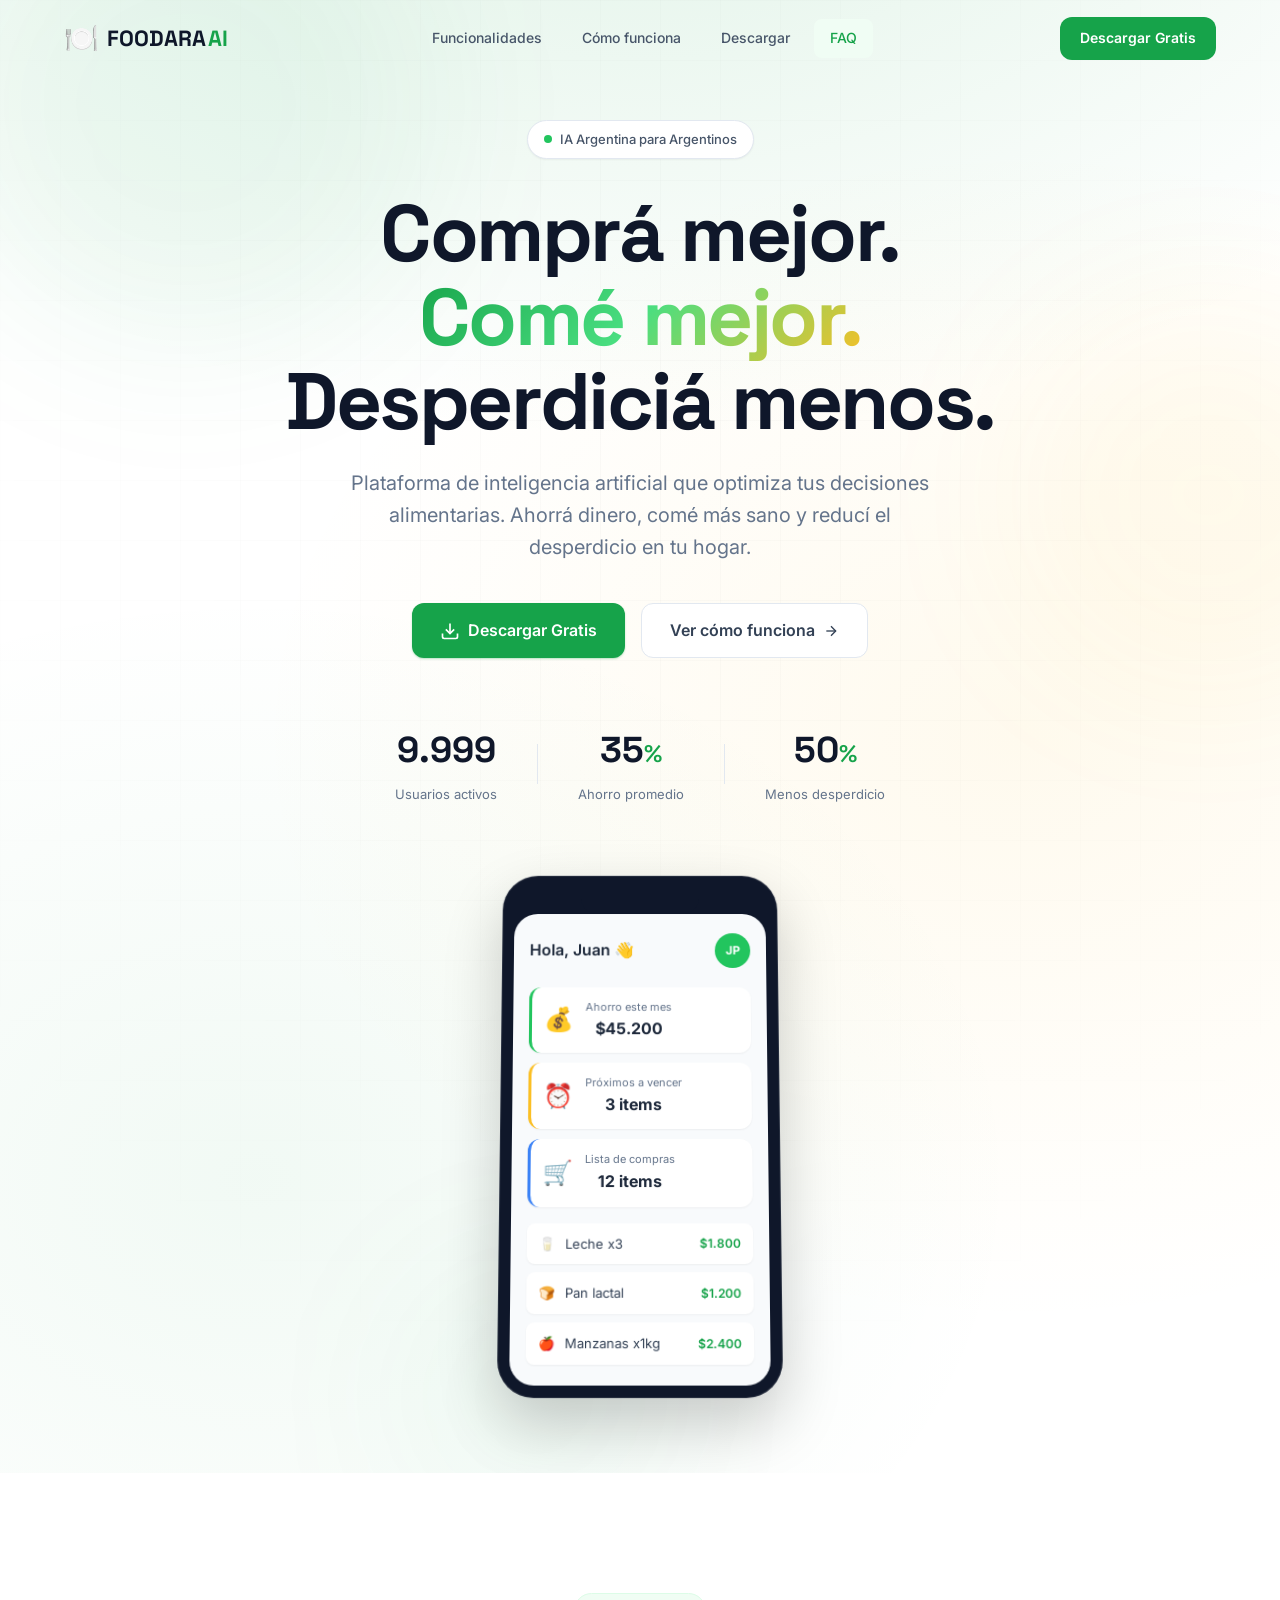
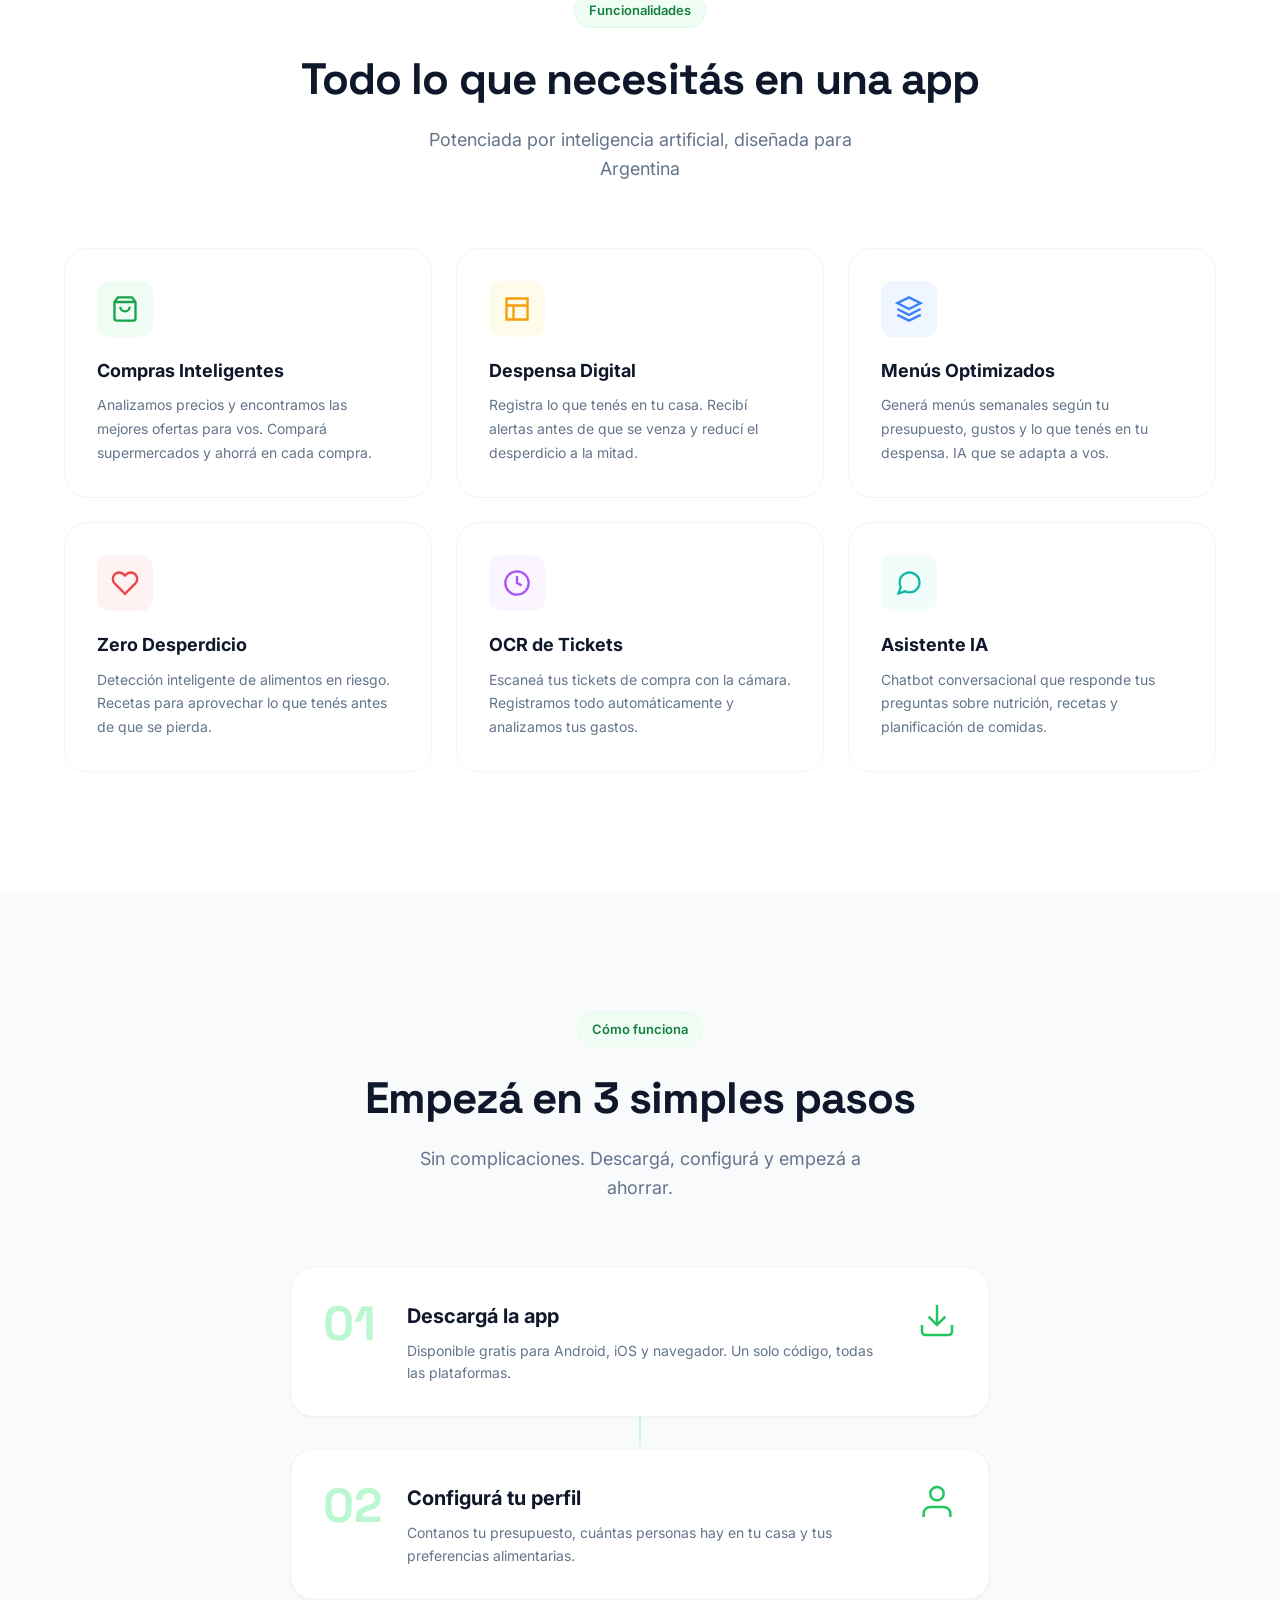
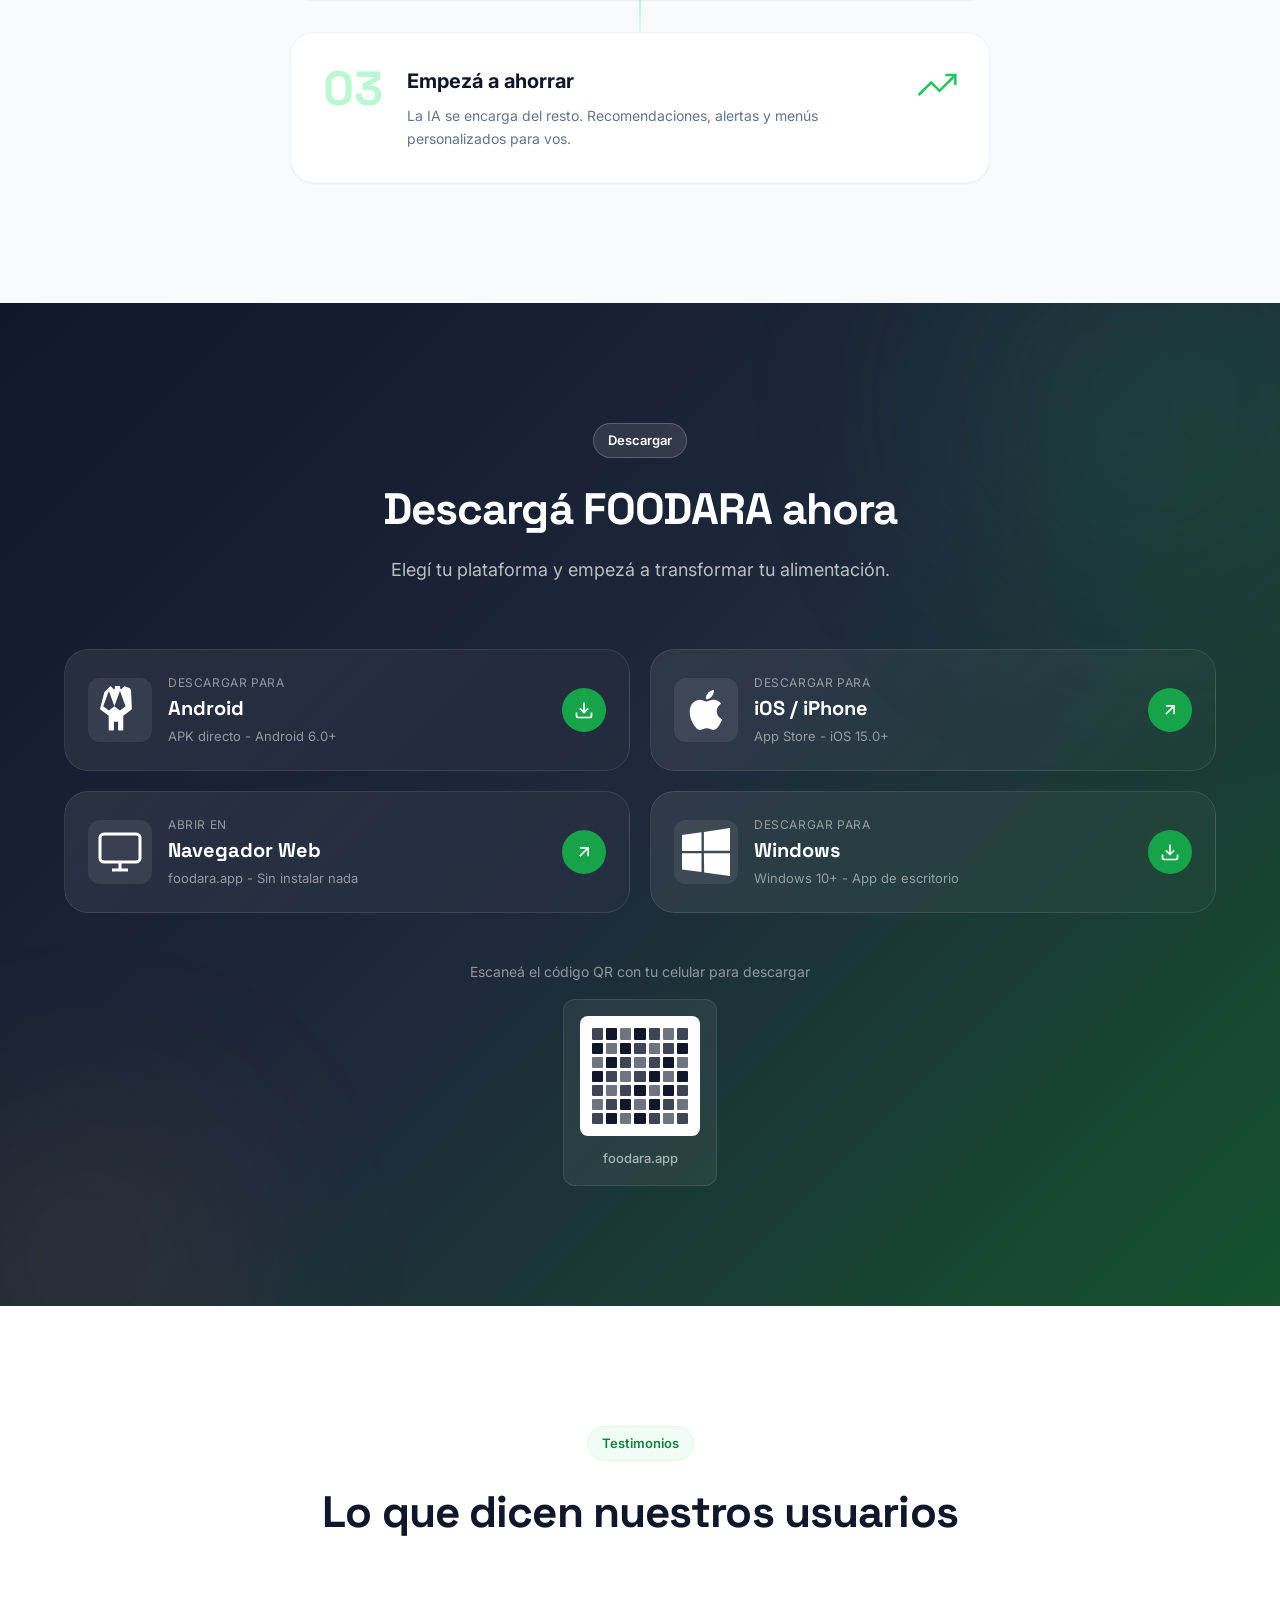
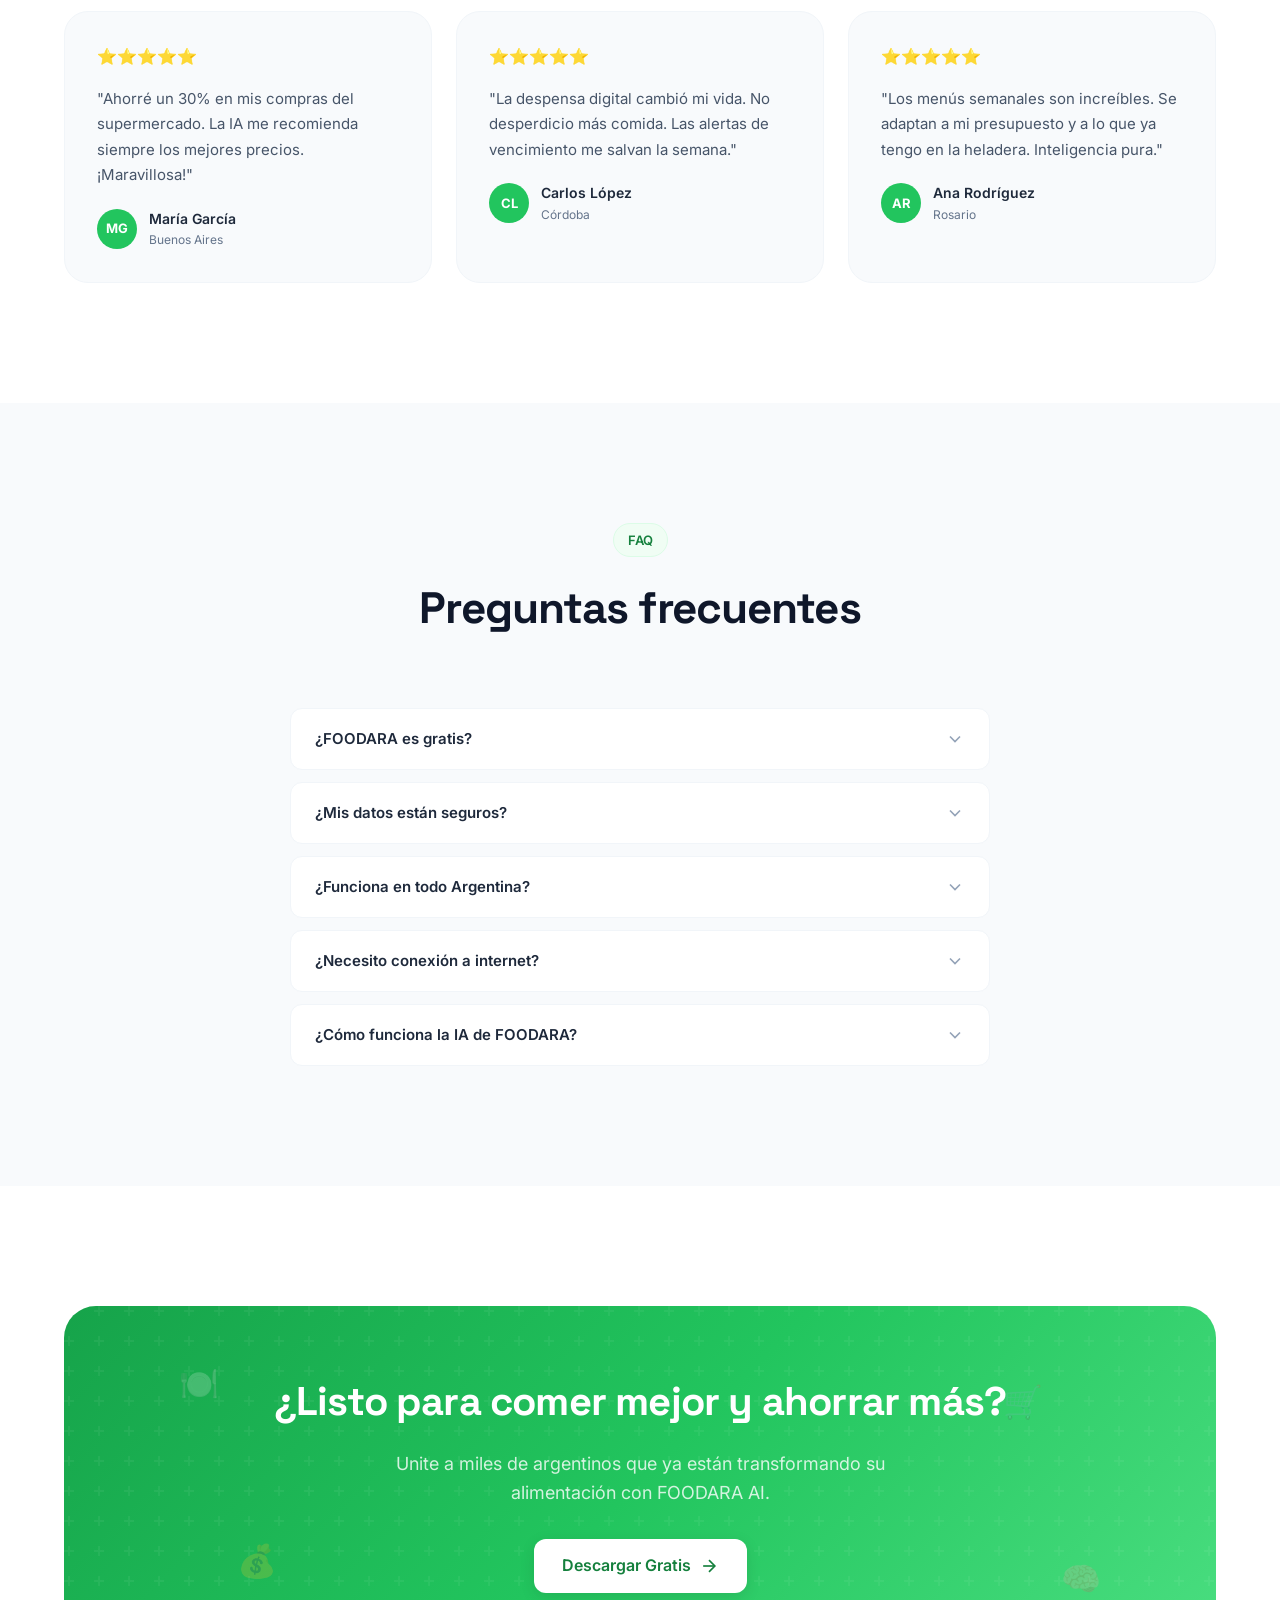
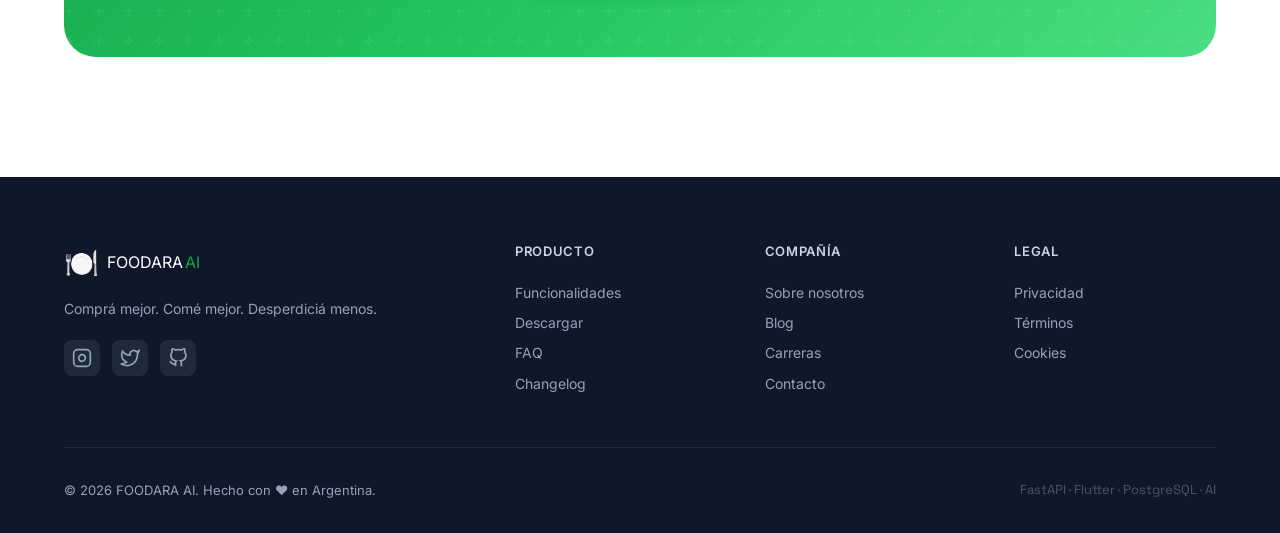
==== website/index.html @ 1a51c366 "feat: add landing page with download links (Android, iOS, Web, Windows) - Landing page completa con " ====
<!DOCTYPE html>
<html lang="es">
<head>
    <meta charset="UTF-8">
    <meta name="viewport" content="width=device-width, initial-scale=1.0">
    <title>FOODARA AI - Comprá mejor. Comé mejor. Desperdiciá menos.</title>
    <meta name="description" content="Plataforma de inteligencia artificial para optimizar tus decisiones alimentarias. Ahorrá, comé mejor y reducí el desperdicio.">
    <link rel="preconnect" href="https://fonts.googleapis.com">
    <link rel="preconnect" href="https://fonts.gstatic.com" crossorigin>
    <link href="https://fonts.googleapis.com/css2?family=Inter:wght@300;400;500;600;700;800;900&family=Space+Grotesk:wght@400;500;600;700&display=swap" rel="stylesheet">
    <link rel="stylesheet" href="styles.css">
    <link rel="icon" type="image/svg+xml" href="data:image/svg+xml,<svg xmlns='http://www.w3.org/2000/svg' viewBox='0 0 100 100'><text y='.9em' font-size='90'>🍽️</text></svg>">
</head>
<body>
    <!-- Loader -->
    <div class="loader" id="loader">
        <div class="loader-content">
            <div class="loader-logo">🍽️</div>
            <div class="loader-bar"><div class="loader-progress"></div></div>
        </div>
    </div>

    <!-- Navigation -->
    <nav class="nav" id="nav">
        <div class="nav-container">
            <a href="#" class="nav-logo">
                <span class="nav-logo-icon">🍽️</span>
                <span class="nav-logo-text">FOODARA<span class="nav-logo-ai">AI</span></span>
            </a>
            <div class="nav-links" id="navLinks">
                <a href="#features" class="nav-link">Funcionalidades</a>
                <a href="#how-it-works" class="nav-link">Cómo funciona</a>
                <a href="#download" class="nav-link">Descargar</a>
                <a href="#faq" class="nav-link">FAQ</a>
            </div>
            <a href="#download" class="nav-cta">Descargar Gratis</a>
            <button class="nav-toggle" id="navToggle" aria-label="Menu">
                <span></span><span></span><span></span>
            </button>
        </div>
    </nav>

    <!-- Mobile Menu -->
    <div class="mobile-menu" id="mobileMenu">
        <a href="#features" class="mobile-link">Funcionalidades</a>
        <a href="#how-it-works" class="mobile-link">Cómo funciona</a>
        <a href="#download" class="mobile-link">Descargar</a>
        <a href="#faq" class="mobile-link">FAQ</a>
        <a href="#download" class="mobile-cta">Descargar Gratis</a>
    </div>

    <!-- Hero Section -->
    <section class="hero">
        <div class="hero-bg">
            <div class="hero-gradient"></div>
            <div class="hero-grid"></div>
            <div class="hero-orbs">
                <div class="orb orb-1"></div>
                <div class="orb orb-2"></div>
                <div class="orb orb-3"></div>
            </div>
        </div>
        <div class="hero-container">
            <div class="hero-badge" data-animate="fade-up">
                <span class="badge-dot"></span>
                IA Argentina para Argentinos
            </div>
            <h1 class="hero-title" data-animate="fade-up" data-delay="100">
                Comprá mejor.<br>
                <span class="hero-gradient-text">Comé mejor.</span><br>
                Desperdiciá menos.
            </h1>
            <p class="hero-subtitle" data-animate="fade-up" data-delay="200">
                Plataforma de inteligencia artificial que optimiza tus decisiones alimentarias.
                Ahorrá dinero, comé más sano y reducí el desperdicio en tu hogar.
            </p>
            <div class="hero-actions" data-animate="fade-up" data-delay="300">
                <a href="#download" class="btn btn-primary btn-lg">
                    <svg width="20" height="20" viewBox="0 0 24 24" fill="none" stroke="currentColor" stroke-width="2"><path d="M21 15v4a2 2 0 01-2 2H5a2 2 0 01-2-2v-4"/><polyline points="7 10 12 15 17 10"/><line x1="12" y1="15" x2="12" y2="3"/></svg>
                    Descargar Gratis
                </a>
                <a href="#how-it-works" class="btn btn-ghost btn-lg">
                    Ver cómo funciona
                    <svg width="16" height="16" viewBox="0 0 24 24" fill="none" stroke="currentColor" stroke-width="2"><line x1="5" y1="12" x2="19" y2="12"/><polyline points="12 5 19 12 12 19"/></svg>
                </a>
            </div>
            <div class="hero-stats" data-animate="fade-up" data-delay="400">
                <div class="stat">
                    <span class="stat-number" data-count="10000">0</span>
                    <span class="stat-label">Usuarios activos</span>
                </div>
                <div class="stat-divider"></div>
                <div class="stat">
                    <span class="stat-number" data-count="35">0</span><span class="stat-suffix">%</span>
                    <span class="stat-label">Ahorro promedio</span>
                </div>
                <div class="stat-divider"></div>
                <div class="stat">
                    <span class="stat-number" data-count="50">0</span><span class="stat-suffix">%</span>
                    <span class="stat-label">Menos desperdicio</span>
                </div>
            </div>
            <div class="hero-mockup" data-animate="fade-up" data-delay="500">
                <div class="phone-mockup">
                    <div class="phone-frame">
                        <div class="phone-notch"></div>
                        <div class="phone-screen">
                            <div class="mockup-header">
                                <div class="mockup-greeting">Hola, Juan 👋</div>
                                <div class="mockup-avatar">JP</div>
                            </div>
                            <div class="mockup-cards">
                                <div class="mockup-card mockup-card-green">
                                    <div class="mockup-card-icon">💰</div>
                                    <div class="mockup-card-info">
                                        <span class="mockup-card-label">Ahorro este mes</span>
                                        <span class="mockup-card-value">$45.200</span>
                                    </div>
                                </div>
                                <div class="mockup-card mockup-card-amber">
                                    <div class="mockup-card-icon">⏰</div>
                                    <div class="mockup-card-info">
                                        <span class="mockup-card-label">Próximos a vencer</span>
                                        <span class="mockup-card-value">3 items</span>
                                    </div>
                                </div>
                                <div class="mockup-card mockup-card-blue">
                                    <div class="mockup-card-icon">🛒</div>
                                    <div class="mockup-card-info">
                                        <span class="mockup-card-label">Lista de compras</span>
                                        <span class="mockup-card-value">12 items</span>
                                    </div>
                                </div>
                            </div>
                            <div class="mockup-list">
                                <div class="mockup-list-item">
                                    <span>🥛</span><span>Leche x3</span><span class="mockup-price">$1.800</span>
                                </div>
                                <div class="mockup-list-item">
                                    <span>🍞</span><span>Pan lactal</span><span class="mockup-price">$1.200</span>
                                </div>
                                <div class="mockup-list-item">
                                    <span>🍎</span><span>Manzanas x1kg</span><span class="mockup-price">$2.400</span>
                                </div>
                            </div>
                        </div>
                    </div>
                </div>
            </div>
        </div>
    </section>

    <!-- Features Section -->
    <section class="features" id="features">
        <div class="container">
            <div class="section-header" data-animate="fade-up">
                <span class="section-badge">Funcionalidades</span>
                <h2 class="section-title">Todo lo que necesitás en una app</h2>
                <p class="section-subtitle">Potenciada por inteligencia artificial, diseñada para Argentina</p>
            </div>
            <div class="features-grid">
                <div class="feature-card" data-animate="fade-up" data-delay="0">
                    <div class="feature-icon feature-icon-green">
                        <svg width="28" height="28" viewBox="0 0 24 24" fill="none" stroke="currentColor" stroke-width="2"><path d="M6 2L3 6v14a2 2 0 002 2h14a2 2 0 002-2V6l-3-4z"/><line x1="3" y1="6" x2="21" y2="6"/><path d="M16 10a4 4 0 01-8 0"/></svg>
                    </div>
                    <h3 class="feature-title">Compras Inteligentes</h3>
                    <p class="feature-desc">Analizamos precios y encontramos las mejores ofertas para vos. Compará supermercados y ahorrá en cada compra.</p>
                </div>
                <div class="feature-card" data-animate="fade-up" data-delay="100">
                    <div class="feature-icon feature-icon-amber">
                        <svg width="28" height="28" viewBox="0 0 24 24" fill="none" stroke="currentColor" stroke-width="2"><path d="M3 3h18v18H3z"/><path d="M3 9h18"/><path d="M9 21V9"/></svg>
                    </div>
                    <h3 class="feature-title">Despensa Digital</h3>
                    <p class="feature-desc">Registra lo que tenés en tu casa. Recibí alertas antes de que se venza y reducí el desperdicio a la mitad.</p>
                </div>
                <div class="feature-card" data-animate="fade-up" data-delay="200">
                    <div class="feature-icon feature-icon-blue">
                        <svg width="28" height="28" viewBox="0 0 24 24" fill="none" stroke="currentColor" stroke-width="2"><path d="M12 2L2 7l10 5 10-5-10-5z"/><path d="M2 17l10 5 10-5"/><path d="M2 12l10 5 10-5"/></svg>
                    </div>
                    <h3 class="feature-title">Menús Optimizados</h3>
                    <p class="feature-desc">Generá menús semanales según tu presupuesto, gustos y lo que tenés en tu despensa. IA que se adapta a vos.</p>
                </div>
                <div class="feature-card" data-animate="fade-up" data-delay="300">
                    <div class="feature-icon feature-icon-red">
                        <svg width="28" height="28" viewBox="0 0 24 24" fill="none" stroke="currentColor" stroke-width="2"><path d="M20.84 4.61a5.5 5.5 0 00-7.78 0L12 5.67l-1.06-1.06a5.5 5.5 0 00-7.78 7.78l1.06 1.06L12 21.23l7.78-7.78 1.06-1.06a5.5 5.5 0 000-7.78z"/></svg>
                    </div>
                    <h3 class="feature-title">Zero Desperdicio</h3>
                    <p class="feature-desc">Detección inteligente de alimentos en riesgo. Recetas para aprovechar lo que tenés antes de que se pierda.</p>
                </div>
                <div class="feature-card" data-animate="fade-up" data-delay="400">
                    <div class="feature-icon feature-icon-purple">
                        <svg width="28" height="28" viewBox="0 0 24 24" fill="none" stroke="currentColor" stroke-width="2"><circle cx="12" cy="12" r="10"/><path d="M12 6v6l4 2"/></svg>
                    </div>
                    <h3 class="feature-title">OCR de Tickets</h3>
                    <p class="feature-desc">Escaneá tus tickets de compra con la cámara. Registramos todo automáticamente y analizamos tus gastos.</p>
                </div>
                <div class="feature-card" data-animate="fade-up" data-delay="500">
                    <div class="feature-icon feature-icon-teal">
                        <svg width="28" height="28" viewBox="0 0 24 24" fill="none" stroke="currentColor" stroke-width="2"><path d="M21 11.5a8.38 8.38 0 01-.9 3.8 8.5 8.5 0 01-7.6 4.7 8.38 8.38 0 01-3.8-.9L3 21l1.9-5.7a8.38 8.38 0 01-.9-3.8 8.5 8.5 0 014.7-7.6 8.38 8.38 0 013.8-.9h.5a8.48 8.48 0 018 8v.5z"/></svg>
                    </div>
                    <h3 class="feature-title">Asistente IA</h3>
                    <p class="feature-desc">Chatbot conversacional que responde tus preguntas sobre nutrición, recetas y planificación de comidas.</p>
                </div>
            </div>
        </div>
    </section>

    <!-- How It Works -->
    <section class="how-it-works" id="how-it-works">
        <div class="container">
            <div class="section-header" data-animate="fade-up">
                <span class="section-badge">Cómo funciona</span>
                <h2 class="section-title">Empezá en 3 simples pasos</h2>
                <p class="section-subtitle">Sin complicaciones. Descargá, configurá y empezá a ahorrar.</p>
            </div>
            <div class="steps">
                <div class="step" data-animate="fade-up" data-delay="0">
                    <div class="step-number">01</div>
                    <div class="step-content">
                        <h3 class="step-title">Descargá la app</h3>
                        <p class="step-desc">Disponible gratis para Android, iOS y navegador. Un solo código, todas las plataformas.</p>
                    </div>
                    <div class="step-icon">
                        <svg width="40" height="40" viewBox="0 0 24 24" fill="none" stroke="currentColor" stroke-width="1.5"><path d="M21 15v4a2 2 0 01-2 2H5a2 2 0 01-2-2v-4"/><polyline points="7 10 12 15 17 10"/><line x1="12" y1="15" x2="12" y2="3"/></svg>
                    </div>
                </div>
                <div class="step-connector"></div>
                <div class="step" data-animate="fade-up" data-delay="200">
                    <div class="step-number">02</div>
                    <div class="step-content">
                        <h3 class="step-title">Configurá tu perfil</h3>
                        <p class="step-desc">Contanos tu presupuesto, cuántas personas hay en tu casa y tus preferencias alimentarias.</p>
                    </div>
                    <div class="step-icon">
                        <svg width="40" height="40" viewBox="0 0 24 24" fill="none" stroke="currentColor" stroke-width="1.5"><path d="M20 21v-2a4 4 0 00-4-4H8a4 4 0 00-4 4v2"/><circle cx="12" cy="7" r="4"/></svg>
                    </div>
                </div>
                <div class="step-connector"></div>
                <div class="step" data-animate="fade-up" data-delay="400">
                    <div class="step-number">03</div>
                    <div class="step-content">
                        <h3 class="step-title">Empezá a ahorrar</h3>
                        <p class="step-desc">La IA se encarga del resto. Recomendaciones, alertas y menús personalizados para vos.</p>
                    </div>
                    <div class="step-icon">
                        <svg width="40" height="40" viewBox="0 0 24 24" fill="none" stroke="currentColor" stroke-width="1.5"><polyline points="23 6 13.5 15.5 8.5 10.5 1 18"/><polyline points="17 6 23 6 23 12"/></svg>
                    </div>
                </div>
            </div>
        </div>
    </section>

    <!-- Download Section -->
    <section class="download" id="download">
        <div class="download-bg">
            <div class="download-orb download-orb-1"></div>
            <div class="download-orb download-orb-2"></div>
        </div>
        <div class="container">
            <div class="section-header" data-animate="fade-up">
                <span class="section-badge section-badge-light">Descargar</span>
                <h2 class="section-title section-title-light">Descargá FOODARA ahora</h2>
                <p class="section-subtitle section-subtitle-light">Elegí tu plataforma y empezá a transformar tu alimentación.</p>
            </div>
            <div class="download-grid" data-animate="fade-up" data-delay="200">
                <!-- Android -->
                <a href="https://github.com/foodara/foodara-ai/releases/latest/download/foodara-android.apk" class="download-card" target="_blank" rel="noopener">
                    <div class="download-card-glow"></div>
                    <div class="download-card-content">
                        <div class="download-platform-icon">
                            <svg width="48" height="48" viewBox="0 0 24 24" fill="currentColor">
                                <path d="M17.523 2.237a.367.367 0 00-.023-.062 1.88 1.88 0 00-.553-1.058L14.538.21a.369.369 0 00-.522.002l-1.45 1.45a1.903 1.903 0 00-.486-.328V.369a.37.37 0 00-.37-.37H9.816a.37.37 0 00-.37.37v1.023a1.87 1.87 0 00-.49.332L7.504.212a.37.37 0 00-.524-.004l-2.41 2.41a1.88 1.88 0 00-.552 1.056.37.37 0 00-.022.061L2.07 11.254a.372.372 0 00.132.458l4.16 3.12v7.038a.37.37 0 00.37.37h1.85a.37.37 0 00.37-.37v-4.289a1.88 1.88 0 001.044.321 1.88 1.88 0 001.044-.321v4.289a.37.37 0 00.37.37h1.85a.37.37 0 00.37-.37v-7.038l4.16-3.12a.373.373 0 00.132-.458L17.523 2.237zM6.424 12.21l-2.81-2.11 2.81-7.552 2.81 7.552-2.81 2.11zm5.552 0l-2.81-2.11 2.81-7.552 2.81 7.552-2.81 2.11z"/>
                            </svg>
                        </div>
                        <div class="download-card-info">
                            <span class="download-label">Descargar para</span>
                            <span class="download-platform">Android</span>
                            <span class="download-desc">APK directo - Android 6.0+</span>
                        </div>
                        <div class="download-btn">
                            <svg width="20" height="20" viewBox="0 0 24 24" fill="none" stroke="currentColor" stroke-width="2"><path d="M21 15v4a2 2 0 01-2 2H5a2 2 0 01-2-2v-4"/><polyline points="7 10 12 15 17 10"/><line x1="12" y1="15" x2="12" y2="3"/></svg>
                        </div>
                    </div>
                </a>

                <!-- iOS -->
                <a href="https://apps.apple.com/app/foodara-ai/id000000000" class="download-card" target="_blank" rel="noopener">
                    <div class="download-card-glow"></div>
                    <div class="download-card-content">
                        <div class="download-platform-icon">
                            <svg width="48" height="48" viewBox="0 0 24 24" fill="currentColor">
                                <path d="M18.71 19.5c-.83 1.24-1.71 2.45-3.05 2.47-1.34.03-1.77-.79-3.29-.79-1.53 0-2 .77-3.27.82-1.31.05-2.3-1.32-3.14-2.53C4.25 17 2.94 12.45 4.7 9.39c.87-1.52 2.43-2.48 4.12-2.51 1.28-.02 2.5.87 3.29.87.78 0 2.26-1.07 3.8-.91.65.03 2.47.26 3.64 1.98-.09.06-2.17 1.28-2.15 3.81.03 3.02 2.65 4.03 2.68 4.04-.03.07-.42 1.44-1.38 2.83M13 3.5c.73-.83 1.94-1.46 2.94-1.5.13 1.17-.34 2.35-1.04 3.19-.69.85-1.83 1.51-2.95 1.42-.15-1.15.41-2.35 1.05-3.11z"/>
                            </svg>
                        </div>
                        <div class="download-card-info">
                            <span class="download-label">Descargar para</span>
                            <span class="download-platform">iOS / iPhone</span>
                            <span class="download-desc">App Store - iOS 15.0+</span>
                        </div>
                        <div class="download-btn">
                            <svg width="20" height="20" viewBox="0 0 24 24" fill="none" stroke="currentColor" stroke-width="2"><line x1="7" y1="17" x2="17" y2="7"/><polyline points="7 7 17 7 17 17"/></svg>
                        </div>
                    </div>
                </a>

                <!-- Web -->
                <a href="https://foodara.app" class="download-card" target="_blank" rel="noopener">
                    <div class="download-card-glow"></div>
                    <div class="download-card-content">
                        <div class="download-platform-icon">
                            <svg width="48" height="48" viewBox="0 0 24 24" fill="none" stroke="currentColor" stroke-width="1.5">
                                <rect x="2" y="3" width="20" height="14" rx="2" ry="2"/>
                                <line x1="8" y1="21" x2="16" y2="21"/>
                                <line x1="12" y1="17" x2="12" y2="21"/>
                            </svg>
                        </div>
                        <div class="download-card-info">
                            <span class="download-label">Abrir en</span>
                            <span class="download-platform">Navegador Web</span>
                            <span class="download-desc">foodara.app - Sin instalar nada</span>
                        </div>
                        <div class="download-btn">
                            <svg width="20" height="20" viewBox="0 0 24 24" fill="none" stroke="currentColor" stroke-width="2"><line x1="7" y1="17" x2="17" y2="7"/><polyline points="7 7 17 7 17 17"/></svg>
                        </div>
                    </div>
                </a>

                <!-- Windows -->
                <a href="https://github.com/foodara/foodara-ai/releases/latest/download/foodara-windows.exe" class="download-card" target="_blank" rel="noopener">
                    <div class="download-card-glow"></div>
                    <div class="download-card-content">
                        <div class="download-platform-icon">
                            <svg width="48" height="48" viewBox="0 0 24 24" fill="currentColor">
                                <path d="M0 3.449L9.75 2.1v9.451H0m10.949-9.602L24 0v11.4H10.949M0 12.6h9.75v9.451L0 20.699M10.949 12.6H24V24l-12.9-1.801"/>
                            </svg>
                        </div>
                        <div class="download-card-info">
                            <span class="download-label">Descargar para</span>
                            <span class="download-platform">Windows</span>
                            <span class="download-desc">Windows 10+ - App de escritorio</span>
                        </div>
                        <div class="download-btn">
                            <svg width="20" height="20" viewBox="0 0 24 24" fill="none" stroke="currentColor" stroke-width="2"><path d="M21 15v4a2 2 0 01-2 2H5a2 2 0 01-2-2v-4"/><polyline points="7 10 12 15 17 10"/><line x1="12" y1="15" x2="12" y2="3"/></svg>
                        </div>
                    </div>
                </a>
            </div>

            <!-- QR Code Section -->
            <div class="qr-section" data-animate="fade-up" data-delay="400">
                <p class="qr-text">Escaneá el código QR con tu celular para descargar</p>
                <div class="qr-placeholder">
                    <div class="qr-pattern">
                        <div class="qr-grid">
                            <span></span><span></span><span></span><span></span><span></span><span></span><span></span>
                            <span></span><span></span><span></span><span></span><span></span><span></span><span></span>
                            <span></span><span></span><span></span><span></span><span></span><span></span><span></span>
                            <span></span><span></span><span></span><span></span><span></span><span></span><span></span>
                            <span></span><span></span><span></span><span></span><span></span><span></span><span></span>
                            <span></span><span></span><span></span><span></span><span></span><span></span><span></span>
                            <span></span><span></span><span></span><span></span><span></span><span></span><span></span>
                        </div>
                    </div>
                    <span class="qr-label">foodara.app</span>
                </div>
            </div>
        </div>
    </section>

    <!-- Testimonials -->
    <section class="testimonials">
        <div class="container">
            <div class="section-header" data-animate="fade-up">
                <span class="section-badge">Testimonios</span>
                <h2 class="section-title">Lo que dicen nuestros usuarios</h2>
            </div>
            <div class="testimonials-grid" data-animate="fade-up" data-delay="200">
                <div class="testimonial-card">
                    <div class="testimonial-stars">⭐⭐⭐⭐⭐</div>
                    <p class="testimonial-text">"Ahorré un 30% en mis compras del supermercado. La IA me recomienda siempre los mejores precios. ¡Maravillosa!"</p>
                    <div class="testimonial-author">
                        <div class="testimonial-avatar">MG</div>
                        <div>
                            <span class="testimonial-name">María García</span>
                            <span class="testimonial-location">Buenos Aires</span>
                        </div>
                    </div>
                </div>
                <div class="testimonial-card">
                    <div class="testimonial-stars">⭐⭐⭐⭐⭐</div>
                    <p class="testimonial-text">"La despensa digital cambió mi vida. No desperdicio más comida. Las alertas de vencimiento me salvan la semana."</p>
                    <div class="testimonial-author">
                        <div class="testimonial-avatar">CL</div>
                        <div>
                            <span class="testimonial-name">Carlos López</span>
                            <span class="testimonial-location">Córdoba</span>
                        </div>
                    </div>
                </div>
                <div class="testimonial-card">
                    <div class="testimonial-stars">⭐⭐⭐⭐⭐</div>
                    <p class="testimonial-text">"Los menús semanales son increíbles. Se adaptan a mi presupuesto y a lo que ya tengo en la heladera. Inteligencia pura."</p>
                    <div class="testimonial-author">
                        <div class="testimonial-avatar">AR</div>
                        <div>
                            <span class="testimonial-name">Ana Rodríguez</span>
                            <span class="testimonial-location">Rosario</span>
                        </div>
                    </div>
                </div>
            </div>
        </div>
    </section>

    <!-- FAQ Section -->
    <section class="faq" id="faq">
        <div class="container">
            <div class="section-header" data-animate="fade-up">
                <span class="section-badge">FAQ</span>
                <h2 class="section-title">Preguntas frecuentes</h2>
            </div>
            <div class="faq-list" data-animate="fade-up" data-delay="200">
                <div class="faq-item">
                    <button class="faq-question">
                        <span>¿FOODARA es gratis?</span>
                        <svg class="faq-chevron" width="20" height="20" viewBox="0 0 24 24" fill="none" stroke="currentColor" stroke-width="2"><polyline points="6 9 12 15 18 9"/></svg>
                    </button>
                    <div class="faq-answer">
                        <p>Sí, FOODARA es completamente gratuito. Podés usar todas las funcionalidades básicas sin costo. En el futuro ofreceremos planes premium con funciones avanzadas, pero la app siempre será usable sin pagar.</p>
                    </div>
                </div>
                <div class="faq-item">
                    <button class="faq-question">
                        <span>¿Mis datos están seguros?</span>
                        <svg class="faq-chevron" width="20" height="20" viewBox="0 0 24 24" fill="none" stroke="currentColor" stroke-width="2"><polyline points="6 9 12 15 18 9"/></svg>
                    </button>
                    <div class="faq-answer">
                        <p>Absolutamente. Usamos cifrado de extremo a extremo, hashing Argon2 para contraseñas y tokens JWT de corta duración. Tus datos nunca se comparten con terceros y cumplimos con la normativa de protección de datos.</p>
                    </div>
                </div>
                <div class="faq-item">
                    <button class="faq-question">
                        <span>¿Funciona en todo Argentina?</span>
                        <svg class="faq-chevron" width="20" height="20" viewBox="0 0 24 24" fill="none" stroke="currentColor" stroke-width="2"><polyline points="6 9 12 15 18 9"/></svg>
                    </button>
                    <div class="faq-answer">
                        <p>Sí, FOODARA está diseñada para funcionar en todo el país. Nuestra base de datos de productos incluye supermercados y almacenes de todas las provincias. Los precios se actualizan periódicamente.</p>
                    </div>
                </div>
                <div class="faq-item">
                    <button class="faq-question">
                        <span>¿Necesito conexión a internet?</span>
                        <svg class="faq-chevron" width="20" height="20" viewBox="0 0 24 24" fill="none" stroke="currentColor" stroke-width="2"><polyline points="6 9 12 15 18 9"/></svg>
                    </button>
                    <div class="faq-answer">
                        <p>La app requiere conexión para análisis de IA, comparación de precios y sincronización. Sin embargo, podés ver tu despensa y listas guardadas sin conexión. Sincronizamos cuando volvés a tener internet.</p>
                    </div>
                </div>
                <div class="faq-item">
                    <button class="faq-question">
                        <span>¿Cómo funciona la IA de FOODARA?</span>
                        <svg class="faq-chevron" width="20" height="20" viewBox="0 0 24 24" fill="none" stroke="currentColor" stroke-width="2"><polyline points="6 9 12 15 18 9"/></svg>
                    </button>
                    <div class="faq-answer">
                        <p>Usamos modelos de lenguaje avanzados (como Claude y GPT) para entender tus preferencias, analizar patrones de compra y generar recomendaciones personalizadas. La IA aprende de tus hábitos y mejora con el tiempo.</p>
                    </div>
                </div>
            </div>
        </div>
    </section>

    <!-- CTA Section -->
    <section class="cta">
        <div class="container">
            <div class="cta-card" data-animate="fade-up">
                <div class="cta-content">
                    <h2 class="cta-title">¿Listo para comer mejor y ahorrar más?</h2>
                    <p class="cta-desc">Unite a miles de argentinos que ya están transformando su alimentación con FOODARA AI.</p>
                    <a href="#download" class="btn btn-white btn-lg">
                        Descargar Gratis
                        <svg width="20" height="20" viewBox="0 0 24 24" fill="none" stroke="currentColor" stroke-width="2"><line x1="5" y1="12" x2="19" y2="12"/><polyline points="12 5 19 12 12 19"/></svg>
                    </a>
                </div>
                <div class="cta-emojis">
                    <span class="cta-emoji cta-emoji-1">🍽️</span>
                    <span class="cta-emoji cta-emoji-2">🛒</span>
                    <span class="cta-emoji cta-emoji-3">💰</span>
                    <span class="cta-emoji cta-emoji-4">🧠</span>
                </div>
            </div>
        </div>
    </section>

    <!-- Footer -->
    <footer class="footer">
        <div class="container">
            <div class="footer-grid">
                <div class="footer-brand">
                    <a href="#" class="footer-logo">
                        <span class="nav-logo-icon">🍽️</span>
                        <span class="nav-logo-text">FOODARA<span class="nav-logo-ai">AI</span></span>
                    </a>
                    <p class="footer-tagline">Comprá mejor. Comé mejor. Desperdiciá menos.</p>
                    <div class="footer-social">
                        <a href="#" class="social-link" aria-label="Instagram">
                            <svg width="20" height="20" viewBox="0 0 24 24" fill="none" stroke="currentColor" stroke-width="2"><rect x="2" y="2" width="20" height="20" rx="5" ry="5"/><path d="M16 11.37A4 4 0 1112.63 8 4 4 0 0116 11.37z"/><line x1="17.5" y1="6.5" x2="17.51" y2="6.5"/></svg>
                        </a>
                        <a href="#" class="social-link" aria-label="Twitter">
                            <svg width="20" height="20" viewBox="0 0 24 24" fill="none" stroke="currentColor" stroke-width="2"><path d="M23 3a10.9 10.9 0 01-3.14 1.53 4.48 4.48 0 00-7.86 3v1A10.66 10.66 0 013 4s-4 9 5 13a11.64 11.64 0 01-7 2c9 5 20 0 20-11.5a4.5 4.5 0 00-.08-.83A7.72 7.72 0 0023 3z"/></svg>
                        </a>
                        <a href="#" class="social-link" aria-label="GitHub">
                            <svg width="20" height="20" viewBox="0 0 24 24" fill="none" stroke="currentColor" stroke-width="2"><path d="M9 19c-5 1.5-5-2.5-7-3m14 6v-3.87a3.37 3.37 0 00-.94-2.61c3.14-.35 6.44-1.54 6.44-7A5.44 5.44 0 0020 4.77 5.07 5.07 0 0019.91 1S18.73.65 16 2.48a13.38 13.38 0 00-7 0C6.27.65 5.09 1 5.09 1A5.07 5.07 0 005 4.77a5.44 5.44 0 00-1.5 3.78c0 5.42 3.3 6.61 6.44 7A3.37 3.37 0 009 18.13V22"/></svg>
                        </a>
                    </div>
                </div>
                <div class="footer-links-group">
                    <h4 class="footer-heading">Producto</h4>
                    <a href="#features" class="footer-link">Funcionalidades</a>
                    <a href="#download" class="footer-link">Descargar</a>
                    <a href="#faq" class="footer-link">FAQ</a>
                    <a href="#" class="footer-link">Changelog</a>
                </div>
                <div class="footer-links-group">
                    <h4 class="footer-heading">Compañía</h4>
                    <a href="#" class="footer-link">Sobre nosotros</a>
                    <a href="#" class="footer-link">Blog</a>
                    <a href="#" class="footer-link">Carreras</a>
                    <a href="#" class="footer-link">Contacto</a>
                </div>
                <div class="footer-links-group">
                    <h4 class="footer-heading">Legal</h4>
                    <a href="#" class="footer-link">Privacidad</a>
                    <a href="#" class="footer-link">Términos</a>
                    <a href="#" class="footer-link">Cookies</a>
                </div>
            </div>
            <div class="footer-bottom">
                <p>© 2026 FOODARA AI. Hecho con ❤️ en Argentina.</p>
                <p class="footer-tech">FastAPI · Flutter · PostgreSQL · AI</p>
            </div>
        </div>
    </footer>

    <script src="script.js"></script>
</body>
</html>
---- website/styles.css ----
/* ========================================
   FOODARA AI - Landing Page Styles
   ======================================== */

/* Reset & Variables */
*, *::before, *::after {
    margin: 0;
    padding: 0;
    box-sizing: border-box;
}

:root {
    --green-50: #f0fdf4;
    --green-100: #dcfce7;
    --green-200: #bbf7d0;
    --green-300: #86efac;
    --green-400: #4ade80;
    --green-500: #22c55e;
    --green-600: #16a34a;
    --green-700: #15803d;
    --green-800: #166534;
    --green-900: #14532d;

    --amber-400: #fbbf24;
    --amber-500: #f59e0b;

    --slate-50: #f8fafc;
    --slate-100: #f1f5f9;
    --slate-200: #e2e8f0;
    --slate-300: #cbd5e1;
    --slate-400: #94a3b8;
    --slate-500: #64748b;
    --slate-600: #475569;
    --slate-700: #334155;
    --slate-800: #1e293b;
    --slate-900: #0f172a;
    --slate-950: #020617;

    --white: #ffffff;
    --black: #000000;

    --radius-sm: 8px;
    --radius-md: 12px;
    --radius-lg: 16px;
    --radius-xl: 24px;
    --radius-2xl: 32px;

    --shadow-sm: 0 1px 2px rgba(0,0,0,0.05);
    --shadow-md: 0 4px 6px -1px rgba(0,0,0,0.1);
    --shadow-lg: 0 10px 15px -3px rgba(0,0,0,0.1);
    --shadow-xl: 0 20px 25px -5px rgba(0,0,0,0.1);

    --font-sans: 'Inter', -apple-system, BlinkMacSystemFont, 'Segoe UI', sans-serif;
    --font-display: 'Space Grotesk', var(--font-sans);

    --ease-out: cubic-bezier(0.16, 1, 0.3, 1);
    --ease-spring: cubic-bezier(0.34, 1.56, 0.64, 1);
}

html {
    scroll-behavior: smooth;
    -webkit-font-smoothing: antialiased;
    -moz-osx-font-smoothing: grayscale;
}

body {
    font-family: var(--font-sans);
    color: var(--slate-800);
    background: var(--white);
    overflow-x: hidden;
    line-height: 1.6;
}

.container {
    max-width: 1200px;
    margin: 0 auto;
    padding: 0 24px;
}

/* ========================================
   Loader
   ======================================== */
.loader {
    position: fixed;
    inset: 0;
    z-index: 9999;
    background: var(--white);
    display: flex;
    align-items: center;
    justify-content: center;
    transition: opacity 0.5s var(--ease-out), visibility 0.5s;
}

.loader.hidden {
    opacity: 0;
    visibility: hidden;
    pointer-events: none;
}

.loader-content {
    text-align: center;
}

.loader-logo {
    font-size: 64px;
    animation: loaderPulse 1.5s ease-in-out infinite;
}

.loader-bar {
    width: 200px;
    height: 4px;
    background: var(--slate-200);
    border-radius: 2px;
    margin-top: 24px;
    overflow: hidden;
}

.loader-progress {
    width: 0%;
    height: 100%;
    background: linear-gradient(90deg, var(--green-500), var(--green-400));
    border-radius: 2px;
    animation: loaderProgress 1.5s var(--ease-out) forwards;
}

@keyframes loaderPulse {
    0%, 100% { transform: scale(1); }
    50% { transform: scale(1.1); }
}

@keyframes loaderProgress {
    to { width: 100%; }
}

/* ========================================
   Navigation
   ======================================== */
.nav {
    position: fixed;
    top: 0;
    left: 0;
    right: 0;
    z-index: 1000;
    padding: 16px 0;
    transition: all 0.3s var(--ease-out);
}

.nav.scrolled {
    background: rgba(255, 255, 255, 0.85);
    backdrop-filter: blur(20px) saturate(180%);
    -webkit-backdrop-filter: blur(20px) saturate(180%);
    border-bottom: 1px solid rgba(0, 0, 0, 0.06);
    padding: 12px 0;
}

.nav-container {
    max-width: 1200px;
    margin: 0 auto;
    padding: 0 24px;
    display: flex;
    align-items: center;
    justify-content: space-between;
}

.nav-logo {
    display: flex;
    align-items: center;
    gap: 8px;
    text-decoration: none;
    font-family: var(--font-display);
    font-size: 22px;
    font-weight: 700;
    color: var(--slate-900);
}

.nav-logo-icon {
    font-size: 28px;
}

.nav-logo-ai {
    color: var(--green-600);
    margin-left: 2px;
}

.nav-links {
    display: flex;
    gap: 8px;
}

.nav-link {
    padding: 8px 16px;
    text-decoration: none;
    color: var(--slate-600);
    font-size: 14px;
    font-weight: 500;
    border-radius: var(--radius-sm);
    transition: all 0.2s;
}

.nav-link:hover {
    color: var(--slate-900);
    background: var(--slate-50);
}

.nav-cta {
    padding: 10px 20px;
    text-decoration: none;
    color: var(--white);
    background: var(--green-600);
    font-size: 14px;
    font-weight: 600;
    border-radius: var(--radius-md);
    transition: all 0.2s;
}

.nav-cta:hover {
    background: var(--green-700);
    transform: translateY(-1px);
    box-shadow: 0 4px 12px rgba(22, 163, 74, 0.4);
}

.nav-toggle {
    display: none;
    flex-direction: column;
    gap: 5px;
    background: none;
    border: none;
    cursor: pointer;
    padding: 8px;
}

.nav-toggle span {
    width: 24px;
    height: 2px;
    background: var(--slate-700);
    border-radius: 2px;
    transition: all 0.3s;
}

/* Mobile Menu */
.mobile-menu {
    position: fixed;
    top: 0;
    left: 0;
    right: 0;
    bottom: 0;
    z-index: 999;
    background: rgba(255, 255, 255, 0.98);
    backdrop-filter: blur(20px);
    display: flex;
    flex-direction: column;
    align-items: center;
    justify-content: center;
    gap: 8px;
    opacity: 0;
    visibility: hidden;
    transition: all 0.3s var(--ease-out);
}

.mobile-menu.active {
    opacity: 1;
    visibility: visible;
}

.mobile-link {
    padding: 16px 32px;
    text-decoration: none;
    color: var(--slate-700);
    font-size: 20px;
    font-weight: 500;
    border-radius: var(--radius-md);
    transition: all 0.2s;
}

.mobile-link:hover {
    background: var(--slate-50);
    color: var(--green-600);
}

.mobile-cta {
    margin-top: 16px;
    padding: 14px 32px;
    text-decoration: none;
    color: var(--white);
    background: var(--green-600);
    font-size: 16px;
    font-weight: 600;
    border-radius: var(--radius-md);
}

/* ========================================
   Hero Section
   ======================================== */
.hero {
    position: relative;
    min-height: 100vh;
    display: flex;
    align-items: center;
    padding: 120px 0 80px;
    overflow: hidden;
}

.hero-bg {
    position: absolute;
    inset: 0;
    z-index: 0;
}

.hero-gradient {
    position: absolute;
    inset: 0;
    background:
        radial-gradient(ellipse 80% 50% at 50% -20%, rgba(22, 163, 74, 0.15), transparent),
        radial-gradient(ellipse 60% 40% at 80% 50%, rgba(251, 191, 36, 0.08), transparent),
        radial-gradient(ellipse 60% 40% at 20% 80%, rgba(22, 163, 74, 0.06), transparent);
}

.hero-grid {
    position: absolute;
    inset: 0;
    background-image:
        linear-gradient(rgba(0,0,0,0.02) 1px, transparent 1px),
        linear-gradient(90deg, rgba(0,0,0,0.02) 1px, transparent 1px);
    background-size: 60px 60px;
    mask-image: radial-gradient(ellipse 70% 70% at 50% 30%, black, transparent);
    -webkit-mask-image: radial-gradient(ellipse 70% 70% at 50% 30%, black, transparent);
}

.hero-orbs {
    position: absolute;
    inset: 0;
}

.orb {
    position: absolute;
    border-radius: 50%;
    filter: blur(80px);
    opacity: 0.5;
}

.orb-1 {
    width: 500px;
    height: 500px;
    background: rgba(22, 163, 74, 0.12);
    top: -10%;
    left: -5%;
    animation: orbFloat 20s ease-in-out infinite;
}

.orb-2 {
    width: 400px;
    height: 400px;
    background: rgba(251, 191, 36, 0.1);
    top: 20%;
    right: -10%;
    animation: orbFloat 25s ease-in-out infinite reverse;
}

.orb-3 {
    width: 300px;
    height: 300px;
    background: rgba(22, 163, 74, 0.08);
    bottom: -5%;
    left: 30%;
    animation: orbFloat 18s ease-in-out infinite 5s;
}

@keyframes orbFloat {
    0%, 100% { transform: translate(0, 0) scale(1); }
    25% { transform: translate(30px, -30px) scale(1.05); }
    50% { transform: translate(-20px, 20px) scale(0.95); }
    75% { transform: translate(20px, 10px) scale(1.02); }
}

.hero-container {
    position: relative;
    z-index: 1;
    max-width: 1200px;
    margin: 0 auto;
    padding: 0 24px;
    text-align: center;
}

.hero-badge {
    display: inline-flex;
    align-items: center;
    gap: 8px;
    padding: 8px 16px;
    background: var(--white);
    border: 1px solid var(--slate-200);
    border-radius: 100px;
    font-size: 13px;
    font-weight: 500;
    color: var(--slate-600);
    margin-bottom: 32px;
    box-shadow: var(--shadow-sm);
}

.badge-dot {
    width: 8px;
    height: 8px;
    background: var(--green-500);
    border-radius: 50%;
    animation: pulse 2s ease-in-out infinite;
}

@keyframes pulse {
    0%, 100% { opacity: 1; transform: scale(1); }
    50% { opacity: 0.5; transform: scale(1.5); }
}

.hero-title {
    font-family: var(--font-display);
    font-size: clamp(40px, 7vw, 80px);
    font-weight: 800;
    line-height: 1.05;
    letter-spacing: -0.03em;
    color: var(--slate-900);
    margin-bottom: 24px;
}

.hero-gradient-text {
    background: linear-gradient(135deg, var(--green-600) 0%, var(--green-400) 50%, var(--amber-400) 100%);
    -webkit-background-clip: text;
    -webkit-text-fill-color: transparent;
    background-clip: text;
}

.hero-subtitle {
    font-size: clamp(16px, 2vw, 20px);
    line-height: 1.6;
    color: var(--slate-500);
    max-width: 600px;
    margin: 0 auto 40px;
}

.hero-actions {
    display: flex;
    gap: 16px;
    justify-content: center;
    flex-wrap: wrap;
    margin-bottom: 64px;
}

/* Buttons */
.btn {
    display: inline-flex;
    align-items: center;
    gap: 8px;
    text-decoration: none;
    font-weight: 600;
    border-radius: var(--radius-md);
    transition: all 0.25s var(--ease-out);
    cursor: pointer;
    border: none;
    font-family: var(--font-sans);
}

.btn-lg {
    padding: 14px 28px;
    font-size: 16px;
}

.btn-primary {
    background: var(--green-600);
    color: var(--white);
    box-shadow: 0 1px 2px rgba(22, 163, 74, 0.3);
}

.btn-primary:hover {
    background: var(--green-700);
    transform: translateY(-2px);
    box-shadow: 0 8px 25px rgba(22, 163, 74, 0.35);
}

.btn-ghost {
    background: var(--white);
    color: var(--slate-700);
    border: 1px solid var(--slate-200);
}

.btn-ghost:hover {
    background: var(--slate-50);
    border-color: var(--slate-300);
    transform: translateY(-1px);
}

.btn-white {
    background: var(--white);
    color: var(--green-700);
    box-shadow: 0 4px 15px rgba(0,0,0,0.1);
}

.btn-white:hover {
    transform: translateY(-2px);
    box-shadow: 0 8px 25px rgba(0,0,0,0.15);
}

/* Hero Stats */
.hero-stats {
    display: flex;
    align-items: center;
    justify-content: center;
    gap: 40px;
    margin-bottom: 64px;
}

.stat {
    text-align: center;
}

.stat-number {
    font-family: var(--font-display);
    font-size: 36px;
    font-weight: 700;
    color: var(--slate-900);
}

.stat-suffix {
    font-family: var(--font-display);
    font-size: 24px;
    font-weight: 600;
    color: var(--green-600);
}

.stat-label {
    display: block;
    font-size: 13px;
    color: var(--slate-500);
    margin-top: 4px;
}

.stat-divider {
    width: 1px;
    height: 40px;
    background: var(--slate-200);
}

/* Phone Mockup */
.hero-mockup {
    display: flex;
    justify-content: center;
}

.phone-mockup {
    perspective: 1000px;
}

.phone-frame {
    width: 280px;
    background: var(--slate-900);
    border-radius: 36px;
    padding: 12px;
    box-shadow:
        0 25px 60px rgba(0,0,0,0.2),
        0 0 0 1px rgba(255,255,255,0.1) inset;
    transform: rotateX(5deg);
    transition: transform 0.5s var(--ease-out);
}

.phone-frame:hover {
    transform: rotateX(0deg) translateY(-5px);
}

.phone-notch {
    width: 120px;
    height: 28px;
    background: var(--slate-900);
    border-radius: 0 0 16px 16px;
    margin: 0 auto;
    position: relative;
    z-index: 2;
}

.phone-screen {
    background: var(--slate-50);
    border-radius: 24px;
    padding: 20px 16px;
    min-height: 420px;
}

.mockup-header {
    display: flex;
    justify-content: space-between;
    align-items: center;
    margin-bottom: 20px;
}

.mockup-greeting {
    font-size: 16px;
    font-weight: 600;
    color: var(--slate-800);
}

.mockup-avatar {
    width: 36px;
    height: 36px;
    background: var(--green-500);
    border-radius: 50%;
    display: flex;
    align-items: center;
    justify-content: center;
    color: white;
    font-size: 12px;
    font-weight: 700;
}

.mockup-cards {
    display: flex;
    flex-direction: column;
    gap: 10px;
    margin-bottom: 16px;
}

.mockup-card {
    display: flex;
    align-items: center;
    gap: 12px;
    padding: 12px;
    border-radius: var(--radius-md);
    background: var(--white);
    box-shadow: var(--shadow-sm);
}

.mockup-card-green { border-left: 3px solid var(--green-500); }
.mockup-card-amber { border-left: 3px solid var(--amber-400); }
.mockup-card-blue { border-left: 3px solid #3b82f6; }

.mockup-card-icon {
    font-size: 24px;
}

.mockup-card-info {
    display: flex;
    flex-direction: column;
}

.mockup-card-label {
    font-size: 11px;
    color: var(--slate-500);
}

.mockup-card-value {
    font-size: 16px;
    font-weight: 700;
    color: var(--slate-800);
}

.mockup-list {
    display: flex;
    flex-direction: column;
    gap: 8px;
}

.mockup-list-item {
    display: flex;
    align-items: center;
    gap: 10px;
    padding: 10px 12px;
    background: var(--white);
    border-radius: var(--radius-sm);
    font-size: 13px;
    color: var(--slate-700);
    box-shadow: var(--shadow-sm);
}

.mockup-price {
    margin-left: auto;
    font-weight: 600;
    color: var(--green-600);
    font-size: 12px;
}

/* ========================================
   Features Section
   ======================================== */
.features {
    padding: 120px 0;
    background: var(--white);
}

.section-header {
    text-align: center;
    margin-bottom: 64px;
}

.section-badge {
    display: inline-block;
    padding: 6px 14px;
    background: var(--green-50);
    color: var(--green-700);
    font-size: 13px;
    font-weight: 600;
    border-radius: 100px;
    margin-bottom: 16px;
    border: 1px solid var(--green-100);
}

.section-badge-light {
    background: rgba(255,255,255,0.1);
    color: var(--white);
    border-color: rgba(255,255,255,0.2);
}

.section-title {
    font-family: var(--font-display);
    font-size: clamp(28px, 4vw, 44px);
    font-weight: 800;
    letter-spacing: -0.02em;
    color: var(--slate-900);
    margin-bottom: 12px;
}

.section-title-light {
    color: var(--white);
}

.section-subtitle {
    font-size: 18px;
    color: var(--slate-500);
    max-width: 500px;
    margin: 0 auto;
}

.section-subtitle-light {
    color: rgba(255,255,255,0.7);
}

.features-grid {
    display: grid;
    grid-template-columns: repeat(3, 1fr);
    gap: 24px;
}

.feature-card {
    padding: 32px;
    background: var(--white);
    border: 1px solid var(--slate-100);
    border-radius: var(--radius-xl);
    transition: all 0.3s var(--ease-out);
    position: relative;
    overflow: hidden;
}

.feature-card::before {
    content: '';
    position: absolute;
    inset: 0;
    border-radius: var(--radius-xl);
    padding: 1px;
    background: linear-gradient(135deg, transparent, rgba(22, 163, 74, 0.2), transparent);
    mask: linear-gradient(#fff 0 0) content-box, linear-gradient(#fff 0 0);
    -webkit-mask: linear-gradient(#fff 0 0) content-box, linear-gradient(#fff 0 0);
    mask-composite: exclude;
    -webkit-mask-composite: xor;
    opacity: 0;
    transition: opacity 0.3s;
}

.feature-card:hover {
    transform: translateY(-4px);
    box-shadow: var(--shadow-xl);
    border-color: transparent;
}

.feature-card:hover::before {
    opacity: 1;
}

.feature-icon {
    width: 56px;
    height: 56px;
    border-radius: var(--radius-md);
    display: flex;
    align-items: center;
    justify-content: center;
    margin-bottom: 20px;
}

.feature-icon-green { background: var(--green-50); color: var(--green-600); }
.feature-icon-amber { background: #fffbeb; color: var(--amber-500); }
.feature-icon-blue { background: #eff6ff; color: #3b82f6; }
.feature-icon-red { background: #fef2f2; color: #ef4444; }
.feature-icon-purple { background: #faf5ff; color: #a855f7; }
.feature-icon-teal { background: #f0fdfa; color: #14b8a6; }

.feature-title {
    font-size: 18px;
    font-weight: 700;
    color: var(--slate-900);
    margin-bottom: 8px;
}

.feature-desc {
    font-size: 14px;
    line-height: 1.7;
    color: var(--slate-500);
}

/* ========================================
   How It Works
   ======================================== */
.how-it-works {
    padding: 120px 0;
    background: var(--slate-50);
}

.steps {
    max-width: 700px;
    margin: 0 auto;
}

.step {
    display: flex;
    align-items: flex-start;
    gap: 24px;
    padding: 32px;
    background: var(--white);
    border-radius: var(--radius-xl);
    box-shadow: var(--shadow-sm);
    border: 1px solid var(--slate-100);
    transition: all 0.3s var(--ease-out);
}

.step:hover {
    box-shadow: var(--shadow-lg);
    transform: translateX(4px);
}

.step-number {
    font-family: var(--font-display);
    font-size: 48px;
    font-weight: 800;
    color: var(--green-200);
    line-height: 1;
    min-width: 60px;
}

.step-content {
    flex: 1;
}

.step-title {
    font-size: 20px;
    font-weight: 700;
    color: var(--slate-900);
    margin-bottom: 8px;
}

.step-desc {
    font-size: 14px;
    line-height: 1.6;
    color: var(--slate-500);
}

.step-icon {
    color: var(--green-500);
    flex-shrink: 0;
}

.step-connector {
    width: 2px;
    height: 32px;
    background: linear-gradient(to bottom, var(--green-200), var(--green-100));
    margin: 0 auto;
}

/* ========================================
   Download Section
   ======================================== */
.download {
    padding: 120px 0;
    background: linear-gradient(135deg, var(--slate-900) 0%, var(--slate-800) 50%, var(--green-900) 100%);
    position: relative;
    overflow: hidden;
}

.download-bg {
    position: absolute;
    inset: 0;
}

.download-orb {
    position: absolute;
    border-radius: 50%;
    filter: blur(100px);
}

.download-orb-1 {
    width: 400px;
    height: 400px;
    background: rgba(22, 163, 74, 0.15);
    top: -10%;
    right: -5%;
    animation: orbFloat 20s ease-in-out infinite;
}

.download-orb-2 {
    width: 300px;
    height: 300px;
    background: rgba(251, 191, 36, 0.08);
    bottom: -10%;
    left: -5%;
    animation: orbFloat 25s ease-in-out infinite reverse;
}

.download-grid {
    display: grid;
    grid-template-columns: repeat(2, 1fr);
    gap: 20px;
    position: relative;
    z-index: 1;
}

.download-card {
    position: relative;
    text-decoration: none;
    border-radius: var(--radius-xl);
    overflow: hidden;
    transition: all 0.3s var(--ease-out);
}

.download-card:hover {
    transform: translateY(-4px) scale(1.01);
}

.download-card-glow {
    position: absolute;
    inset: 0;
    background: linear-gradient(135deg, rgba(255,255,255,0.08), rgba(255,255,255,0.02));
    border: 1px solid rgba(255,255,255,0.1);
    border-radius: var(--radius-xl);
    transition: all 0.3s;
}

.download-card:hover .download-card-glow {
    border-color: rgba(255,255,255,0.2);
    background: linear-gradient(135deg, rgba(255,255,255,0.12), rgba(255,255,255,0.04));
}

.download-card-content {
    position: relative;
    display: flex;
    align-items: center;
    gap: 16px;
    padding: 24px;
}

.download-platform-icon {
    width: 64px;
    height: 64px;
    background: rgba(255,255,255,0.08);
    border-radius: var(--radius-md);
    display: flex;
    align-items: center;
    justify-content: center;
    color: var(--white);
    flex-shrink: 0;
}

.download-card-info {
    flex: 1;
    display: flex;
    flex-direction: column;
}

.download-label {
    font-size: 12px;
    color: rgba(255,255,255,0.5);
    text-transform: uppercase;
    letter-spacing: 0.05em;
}

.download-platform {
    font-family: var(--font-display);
    font-size: 20px;
    font-weight: 700;
    color: var(--white);
}

.download-desc {
    font-size: 13px;
    color: rgba(255,255,255,0.5);
    margin-top: 2px;
}

.download-btn {
    width: 44px;
    height: 44px;
    background: var(--green-600);
    border-radius: 50%;
    display: flex;
    align-items: center;
    justify-content: center;
    color: var(--white);
    flex-shrink: 0;
    transition: all 0.3s;
}

.download-card:hover .download-btn {
    background: var(--green-500);
    transform: scale(1.1);
}

/* QR Section */
.qr-section {
    text-align: center;
    margin-top: 48px;
    position: relative;
    z-index: 1;
}

.qr-text {
    color: rgba(255,255,255,0.5);
    font-size: 14px;
    margin-bottom: 16px;
}

.qr-placeholder {
    display: inline-flex;
    flex-direction: column;
    align-items: center;
    gap: 12px;
    padding: 16px;
    background: rgba(255,255,255,0.06);
    border-radius: var(--radius-md);
    border: 1px solid rgba(255,255,255,0.1);
}

.qr-pattern {
    width: 120px;
    height: 120px;
    background: white;
    border-radius: 8px;
    padding: 12px;
    display: flex;
    align-items: center;
    justify-content: center;
}

.qr-grid {
    display: grid;
    grid-template-columns: repeat(7, 1fr);
    gap: 3px;
    width: 100%;
    height: 100%;
}

.qr-grid span {
    background: var(--slate-900);
    border-radius: 1px;
}

.qr-grid span:nth-child(odd) { opacity: 0.8; }
.qr-grid span:nth-child(3n) { opacity: 0.6; }

.qr-label {
    color: rgba(255,255,255,0.6);
    font-size: 13px;
    font-weight: 500;
}

/* ========================================
   Testimonials
   ======================================== */
.testimonials {
    padding: 120px 0;
    background: var(--white);
}

.testimonials-grid {
    display: grid;
    grid-template-columns: repeat(3, 1fr);
    gap: 24px;
}

.testimonial-card {
    padding: 32px;
    background: var(--slate-50);
    border-radius: var(--radius-xl);
    border: 1px solid var(--slate-100);
    transition: all 0.3s var(--ease-out);
}

.testimonial-card:hover {
    transform: translateY(-4px);
    box-shadow: var(--shadow-lg);
}

.testimonial-stars {
    font-size: 16px;
    margin-bottom: 16px;
}

.testimonial-text {
    font-size: 15px;
    line-height: 1.7;
    color: var(--slate-600);
    margin-bottom: 20px;
}

.testimonial-author {
    display: flex;
    align-items: center;
    gap: 12px;
}

.testimonial-avatar {
    width: 40px;
    height: 40px;
    background: var(--green-500);
    border-radius: 50%;
    display: flex;
    align-items: center;
    justify-content: center;
    color: var(--white);
    font-size: 13px;
    font-weight: 700;
}

.testimonial-name {
    display: block;
    font-weight: 600;
    color: var(--slate-800);
    font-size: 14px;
}

.testimonial-location {
    display: block;
    font-size: 12px;
    color: var(--slate-500);
}

/* ========================================
   FAQ
   ======================================== */
.faq {
    padding: 120px 0;
    background: var(--slate-50);
}

.faq-list {
    max-width: 700px;
    margin: 0 auto;
    display: flex;
    flex-direction: column;
    gap: 12px;
}

.faq-item {
    background: var(--white);
    border-radius: var(--radius-md);
    border: 1px solid var(--slate-100);
    overflow: hidden;
    transition: all 0.3s;
}

.faq-item.active {
    border-color: var(--green-200);
    box-shadow: 0 4px 12px rgba(22, 163, 74, 0.08);
}

.faq-question {
    width: 100%;
    display: flex;
    align-items: center;
    justify-content: space-between;
    padding: 20px 24px;
    background: none;
    border: none;
    cursor: pointer;
    font-family: var(--font-sans);
    font-size: 15px;
    font-weight: 600;
    color: var(--slate-800);
    text-align: left;
}

.faq-chevron {
    transition: transform 0.3s;
    flex-shrink: 0;
    color: var(--slate-400);
}

.faq-item.active .faq-chevron {
    transform: rotate(180deg);
    color: var(--green-600);
}

.faq-answer {
    max-height: 0;
    overflow: hidden;
    transition: max-height 0.3s var(--ease-out);
}

.faq-item.active .faq-answer {
    max-height: 300px;
}

.faq-answer p {
    padding: 0 24px 20px;
    font-size: 14px;
    line-height: 1.7;
    color: var(--slate-500);
}

/* ========================================
   CTA
   ======================================== */
.cta {
    padding: 120px 0;
    background: var(--white);
}

.cta-card {
    background: linear-gradient(135deg, var(--green-600) 0%, var(--green-500) 50%, var(--green-400) 100%);
    border-radius: var(--radius-2xl);
    padding: 64px;
    text-align: center;
    position: relative;
    overflow: hidden;
}

.cta-card::before {
    content: '';
    position: absolute;
    inset: 0;
    background: url("data:image/svg+xml,%3Csvg width='60' height='60' viewBox='0 0 60 60' xmlns='http://www.w3.org/2000/svg'%3E%3Cg fill='none' fill-rule='evenodd'%3E%3Cg fill='%23ffffff' fill-opacity='0.05'%3E%3Cpath d='M36 34v-4h-2v4h-4v2h4v4h2v-4h4v-2h-4zm0-30V0h-2v4h-4v2h4v4h2V6h4V4h-4zM6 34v-4H4v4H0v2h4v4h2v-4h4v-2H6zM6 4V0H4v4H0v2h4v4h2V6h4V4H6z'/%3E%3C/g%3E%3C/g%3E%3C/svg%3E");
}

.cta-content {
    position: relative;
    z-index: 1;
}

.cta-title {
    font-family: var(--font-display);
    font-size: clamp(24px, 4vw, 40px);
    font-weight: 800;
    color: var(--white);
    margin-bottom: 16px;
    letter-spacing: -0.02em;
}

.cta-desc {
    font-size: 18px;
    color: rgba(255,255,255,0.8);
    margin-bottom: 32px;
    max-width: 500px;
    margin-left: auto;
    margin-right: auto;
}

.cta-emojis {
    position: absolute;
    inset: 0;
    z-index: 0;
    pointer-events: none;
}

.cta-emoji {
    position: absolute;
    font-size: 32px;
    opacity: 0.2;
}

.cta-emoji-1 { top: 15%; left: 10%; animation: emojiFloat 6s ease-in-out infinite; }
.cta-emoji-2 { top: 20%; right: 15%; animation: emojiFloat 8s ease-in-out infinite 1s; }
.cta-emoji-3 { bottom: 20%; left: 15%; animation: emojiFloat 7s ease-in-out infinite 2s; }
.cta-emoji-4 { bottom: 15%; right: 10%; animation: emojiFloat 5s ease-in-out infinite 3s; }

@keyframes emojiFloat {
    0%, 100% { transform: translateY(0) rotate(0deg); }
    50% { transform: translateY(-15px) rotate(10deg); }
}

/* ========================================
   Footer
   ======================================== */
.footer {
    padding: 64px 0 32px;
    background: var(--slate-900);
    color: var(--slate-400);
}

.footer-grid {
    display: grid;
    grid-template-columns: 2fr 1fr 1fr 1fr;
    gap: 48px;
    margin-bottom: 48px;
}

.footer-logo {
    display: flex;
    align-items: center;
    gap: 8px;
    text-decoration: none;
    margin-bottom: 12px;
}

.footer-logo .nav-logo-text {
    color: var(--white);
}

.footer-tagline {
    font-size: 14px;
    line-height: 1.6;
    color: var(--slate-400);
    margin-bottom: 20px;
}

.footer-social {
    display: flex;
    gap: 12px;
}

.social-link {
    width: 36px;
    height: 36px;
    display: flex;
    align-items: center;
    justify-content: center;
    border-radius: var(--radius-sm);
    background: var(--slate-800);
    color: var(--slate-400);
    text-decoration: none;
    transition: all 0.2s;
}

.social-link:hover {
    background: var(--green-600);
    color: var(--white);
}

.footer-heading {
    font-size: 13px;
    font-weight: 600;
    text-transform: uppercase;
    letter-spacing: 0.05em;
    color: var(--slate-300);
    margin-bottom: 16px;
}

.footer-link {
    display: block;
    font-size: 14px;
    color: var(--slate-400);
    text-decoration: none;
    padding: 4px 0;
    transition: color 0.2s;
}

.footer-link:hover {
    color: var(--green-400);
}

.footer-bottom {
    padding-top: 32px;
    border-top: 1px solid var(--slate-800);
    display: flex;
    justify-content: space-between;
    align-items: center;
    font-size: 13px;
}

.footer-tech {
    font-family: var(--font-display);
    color: var(--slate-600);
}

/* ========================================
   Animations
   ======================================== */
[data-animate] {
    opacity: 0;
    transform: translateY(30px);
    transition: opacity 0.6s var(--ease-out), transform 0.6s var(--ease-out);
}

[data-animate].visible {
    opacity: 1;
    transform: translateY(0);
}

/* ========================================
   Responsive
   ======================================== */
@media (max-width: 1024px) {
    .features-grid {
        grid-template-columns: repeat(2, 1fr);
    }

    .testimonials-grid {
        grid-template-columns: repeat(2, 1fr);
    }

    .testimonials-grid .testimonial-card:last-child {
        grid-column: span 2;
        max-width: 50%;
        justify-self: center;
    }
}

@media (max-width: 768px) {
    .nav-links,
    .nav-cta {
        display: none;
    }

    .nav-toggle {
        display: flex;
    }

    .hero {
        padding: 100px 0 60px;
        min-height: auto;
    }

    .hero-title {
        font-size: clamp(32px, 8vw, 48px);
    }

    .hero-stats {
        flex-direction: column;
        gap: 20px;
    }

    .stat-divider {
        width: 40px;
        height: 1px;
    }

    .features-grid {
        grid-template-columns: 1fr;
    }

    .download-grid {
        grid-template-columns: 1fr;
    }

    .testimonials-grid {
        grid-template-columns: 1fr;
    }

    .testimonials-grid .testimonial-card:last-child {
        grid-column: auto;
        max-width: none;
    }

    .cta-card {
        padding: 48px 24px;
    }

    .footer-grid {
        grid-template-columns: 1fr;
        gap: 32px;
    }

    .footer-bottom {
        flex-direction: column;
        gap: 12px;
        text-align: center;
    }
}

@media (max-width: 480px) {
    .hero-actions {
        flex-direction: column;
        align-items: stretch;
    }

    .hero-actions .btn {
        justify-content: center;
    }

    .phone-frame {
        width: 250px;
    }

    .step {
        flex-direction: column;
        gap: 16px;
    }

    .step-number {
        font-size: 36px;
    }
}
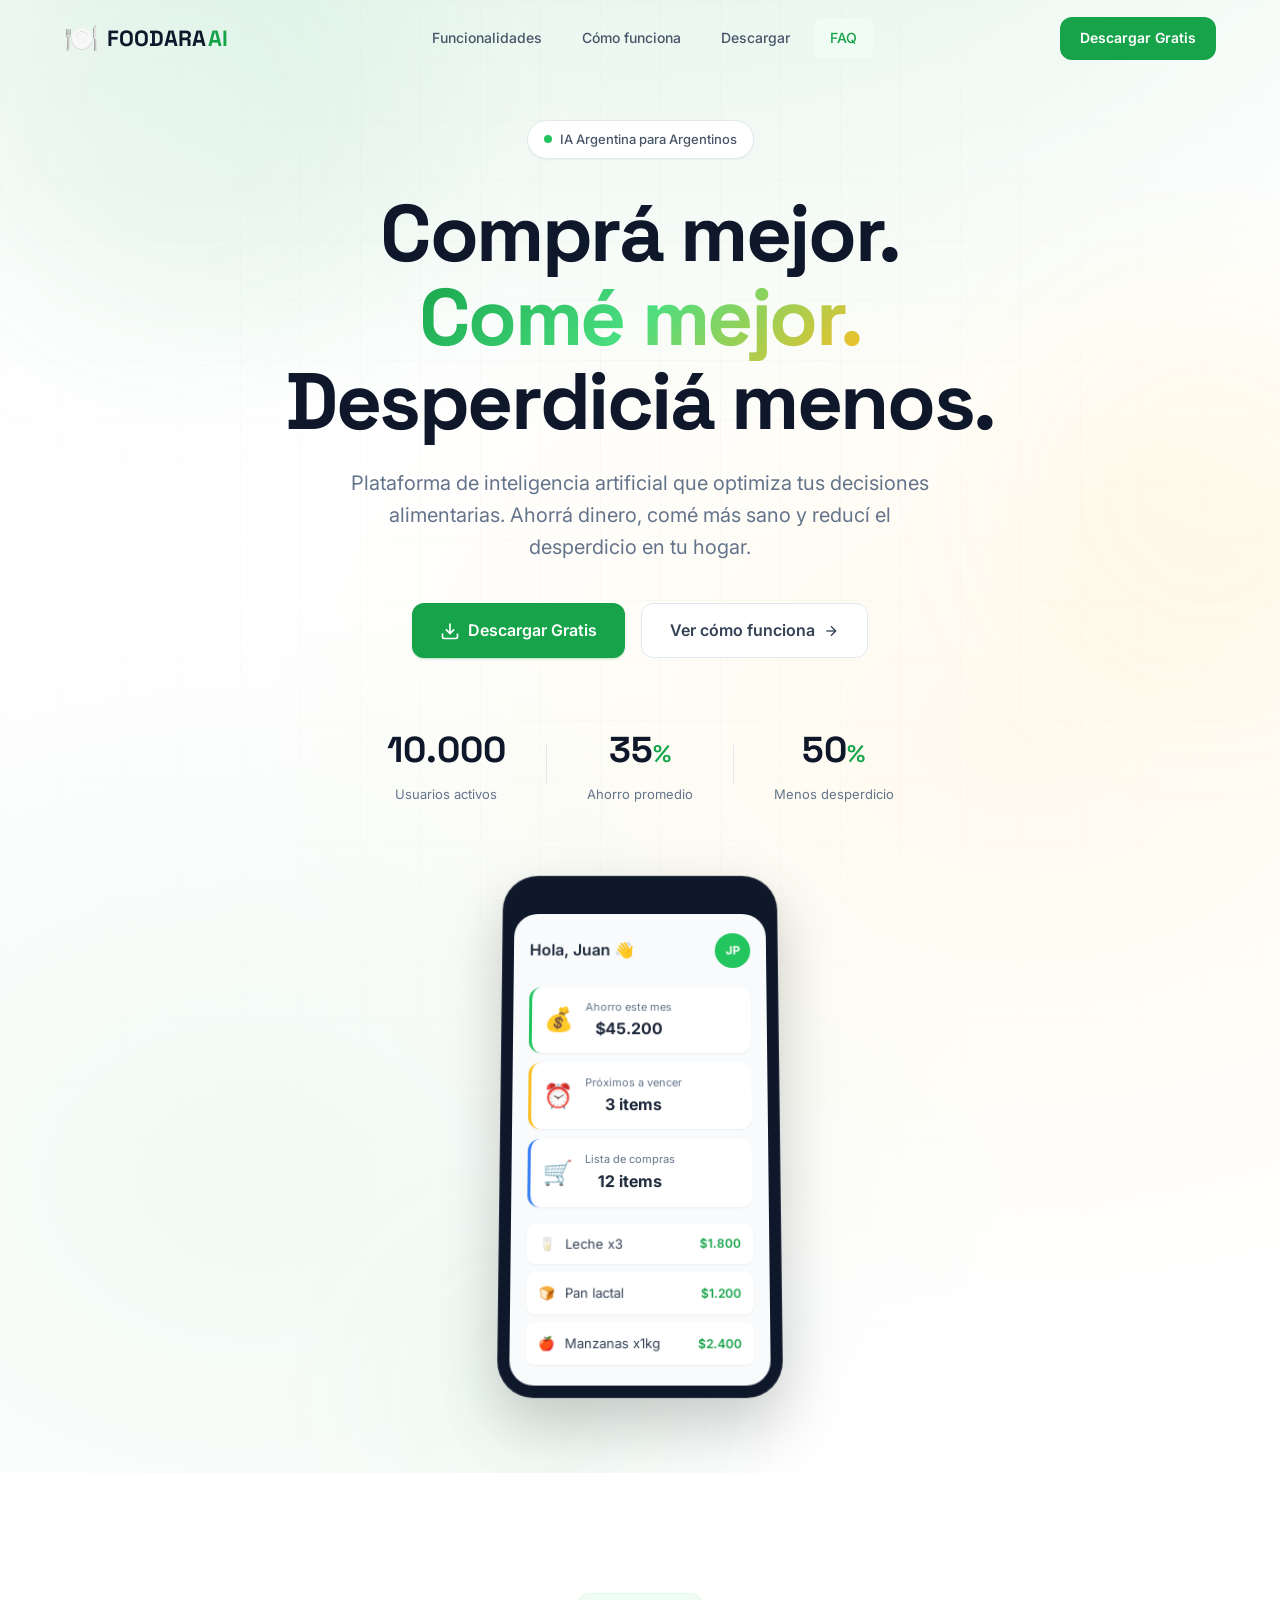
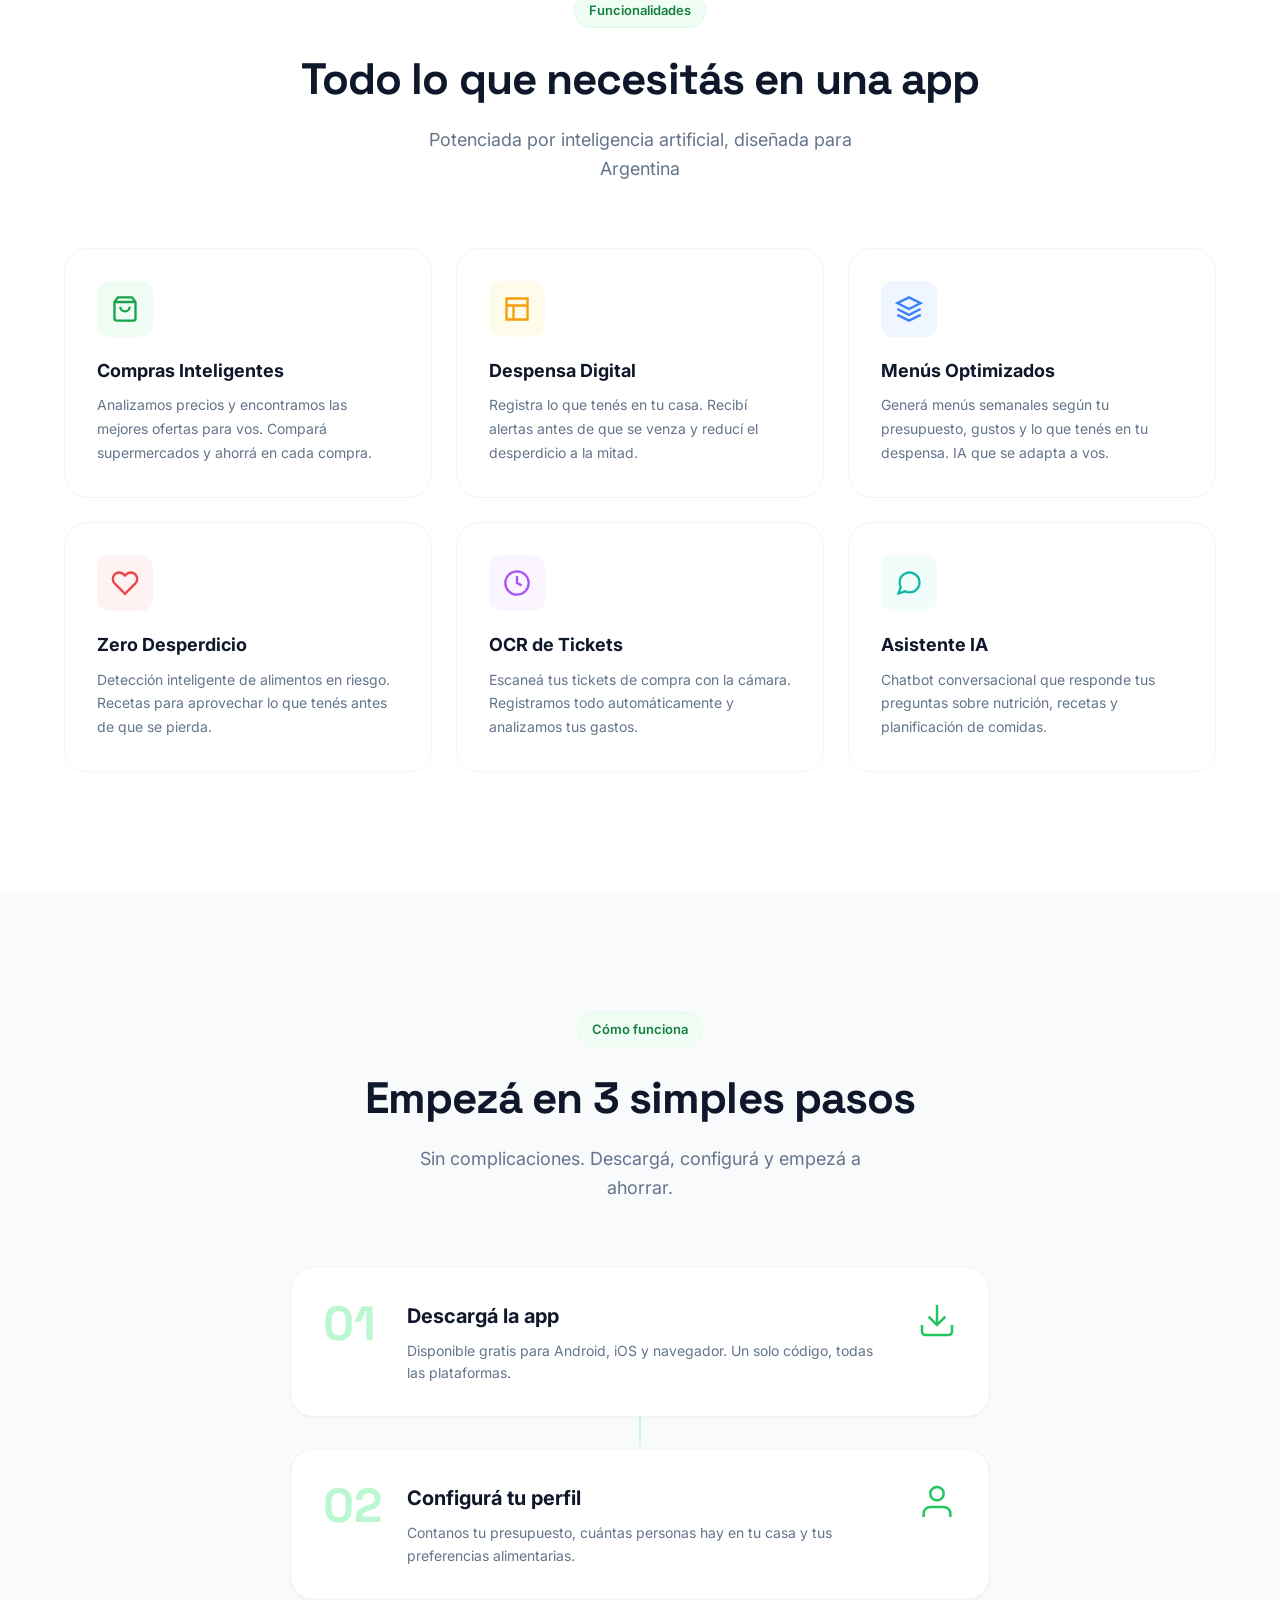
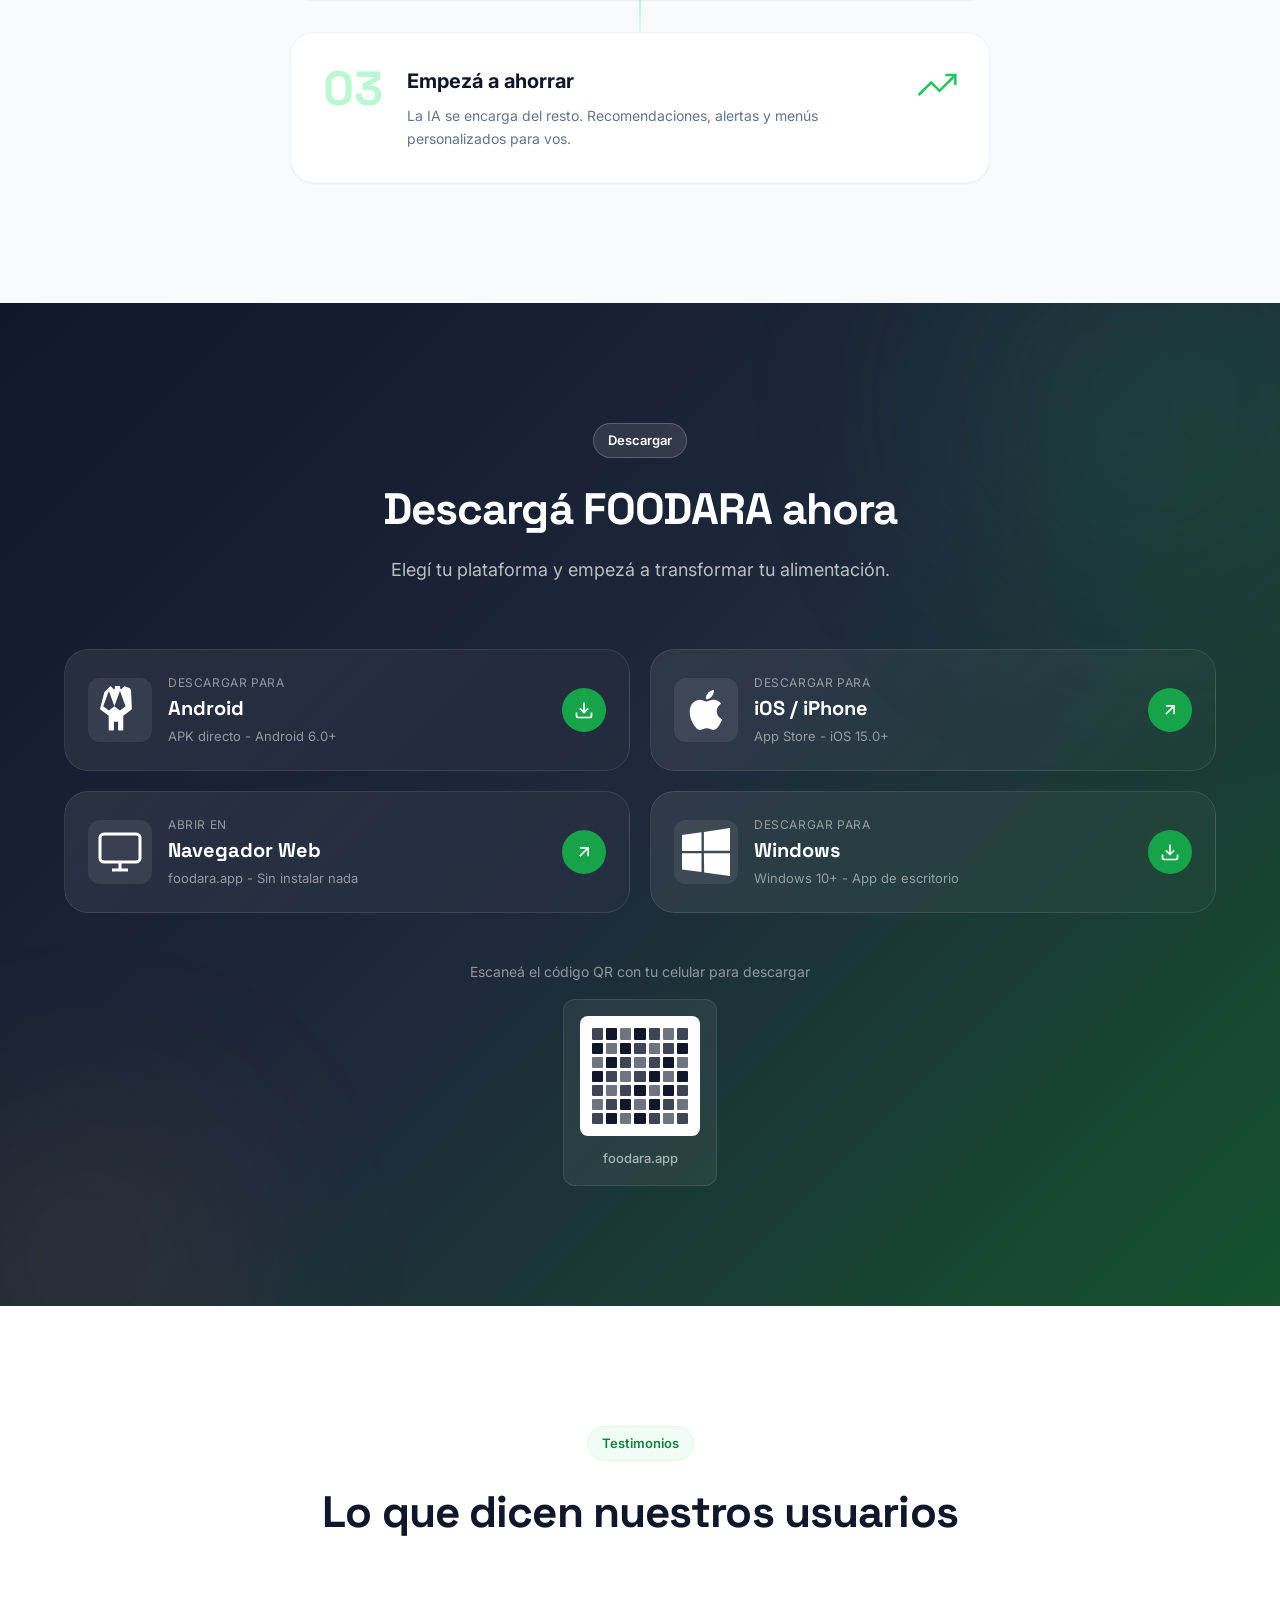
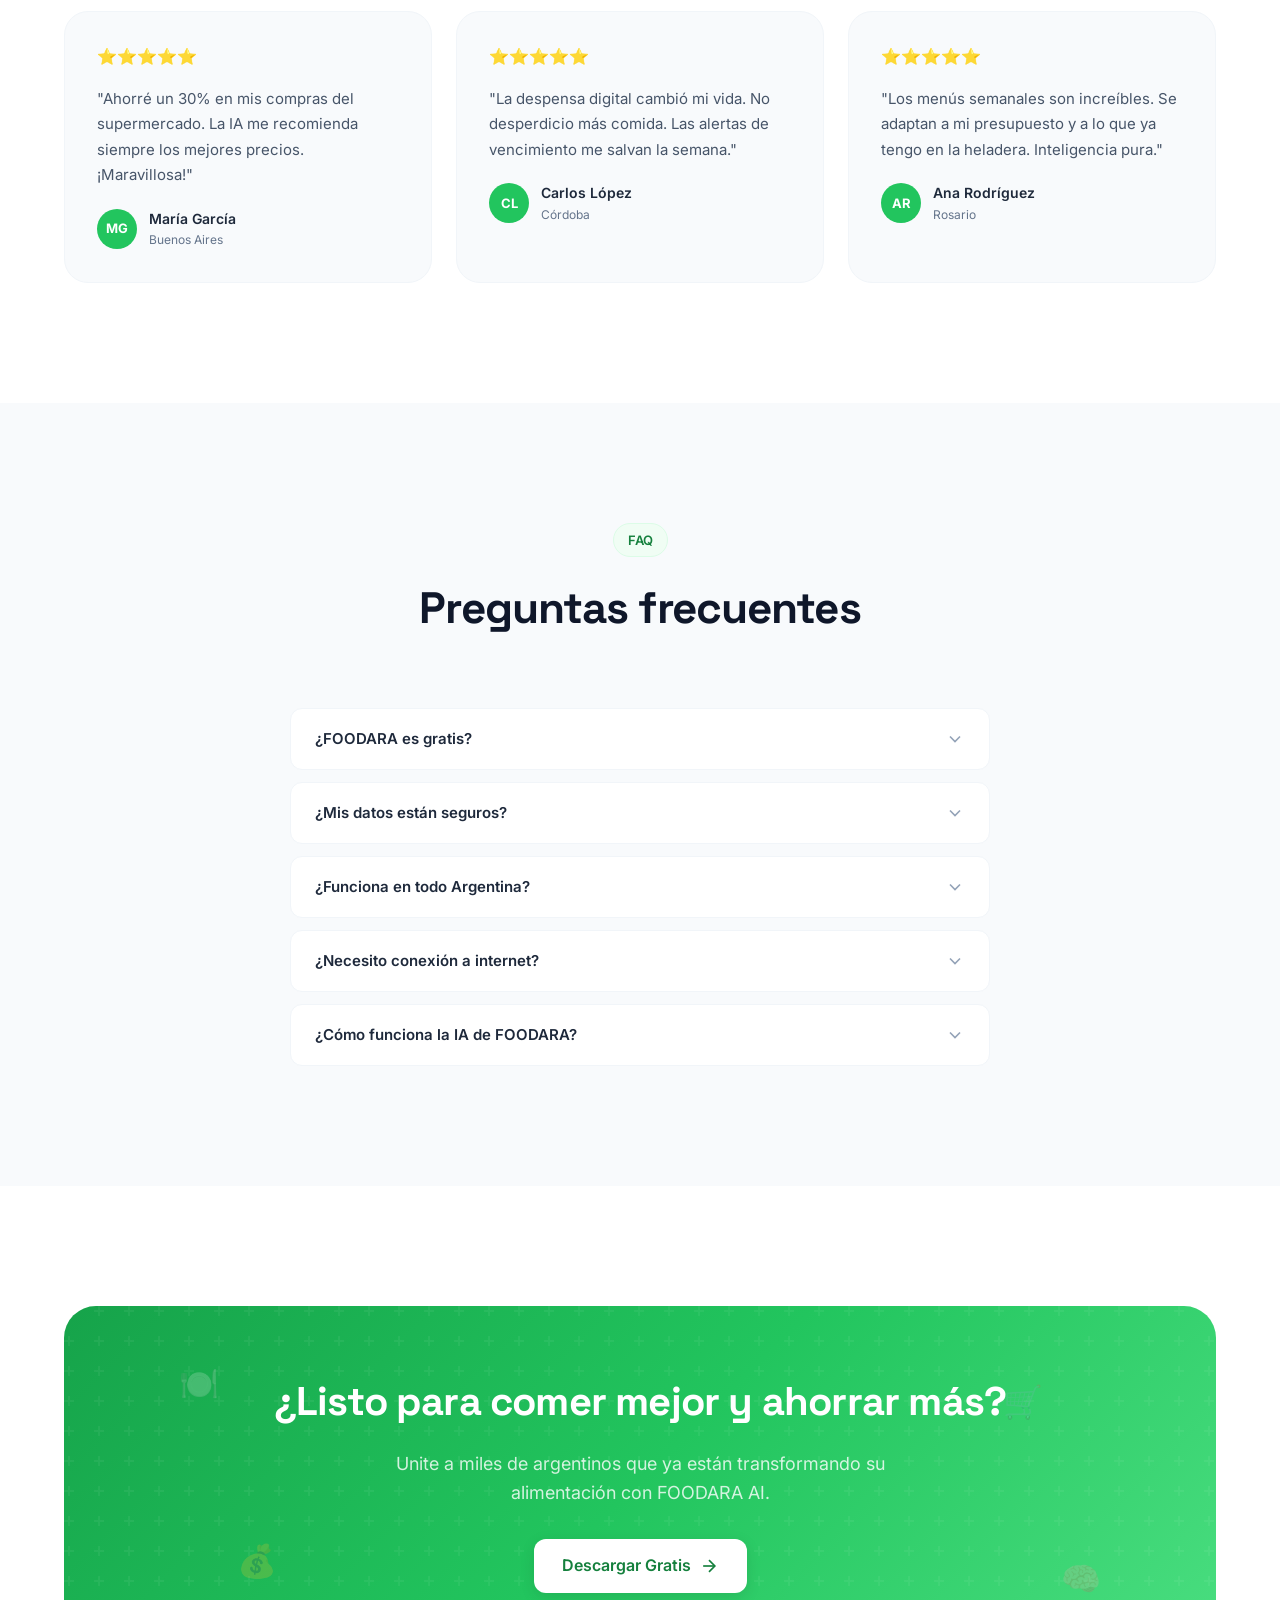
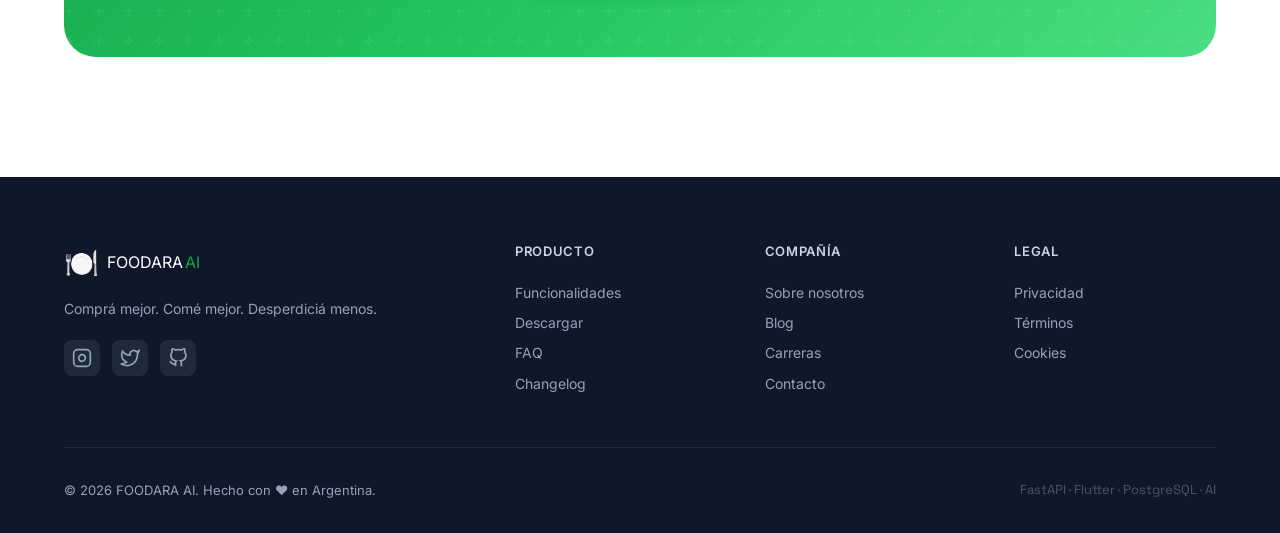
==== commit 98ae3fcc: "feat: link landing page to FOODARA v1.0.0 APK release" ====
--- a/website/index.html
+++ b/website/index.html
@@ -264,7 +264,7 @@
             </div>
             <div class="download-grid" data-animate="fade-up" data-delay="200">
                 <!-- Android -->
-                <a href="https://github.com/foodara/foodara-ai/releases/latest/download/foodara-android.apk" class="download-card" target="_blank" rel="noopener">
+                <a href="https://github.com/campisimaxi98-lgtm/foodara-ai/releases/download/v1.0.0/app-release.apk" class="download-card" target="_blank" rel="noopener">
                     <div class="download-card-glow"></div>
                     <div class="download-card-content">
                         <div class="download-platform-icon">
@@ -326,7 +326,7 @@
                 </a>
 
                 <!-- Windows -->
-                <a href="https://github.com/foodara/foodara-ai/releases/latest/download/foodara-windows.exe" class="download-card" target="_blank" rel="noopener">
+                <a href="https://github.com/campisimaxi98-lgtm/foodara-ai/releases/download/v1.0.0/app-release.apk" class="download-card" target="_blank" rel="noopener">
                     <div class="download-card-glow"></div>
                     <div class="download-card-content">
                         <div class="download-platform-icon">
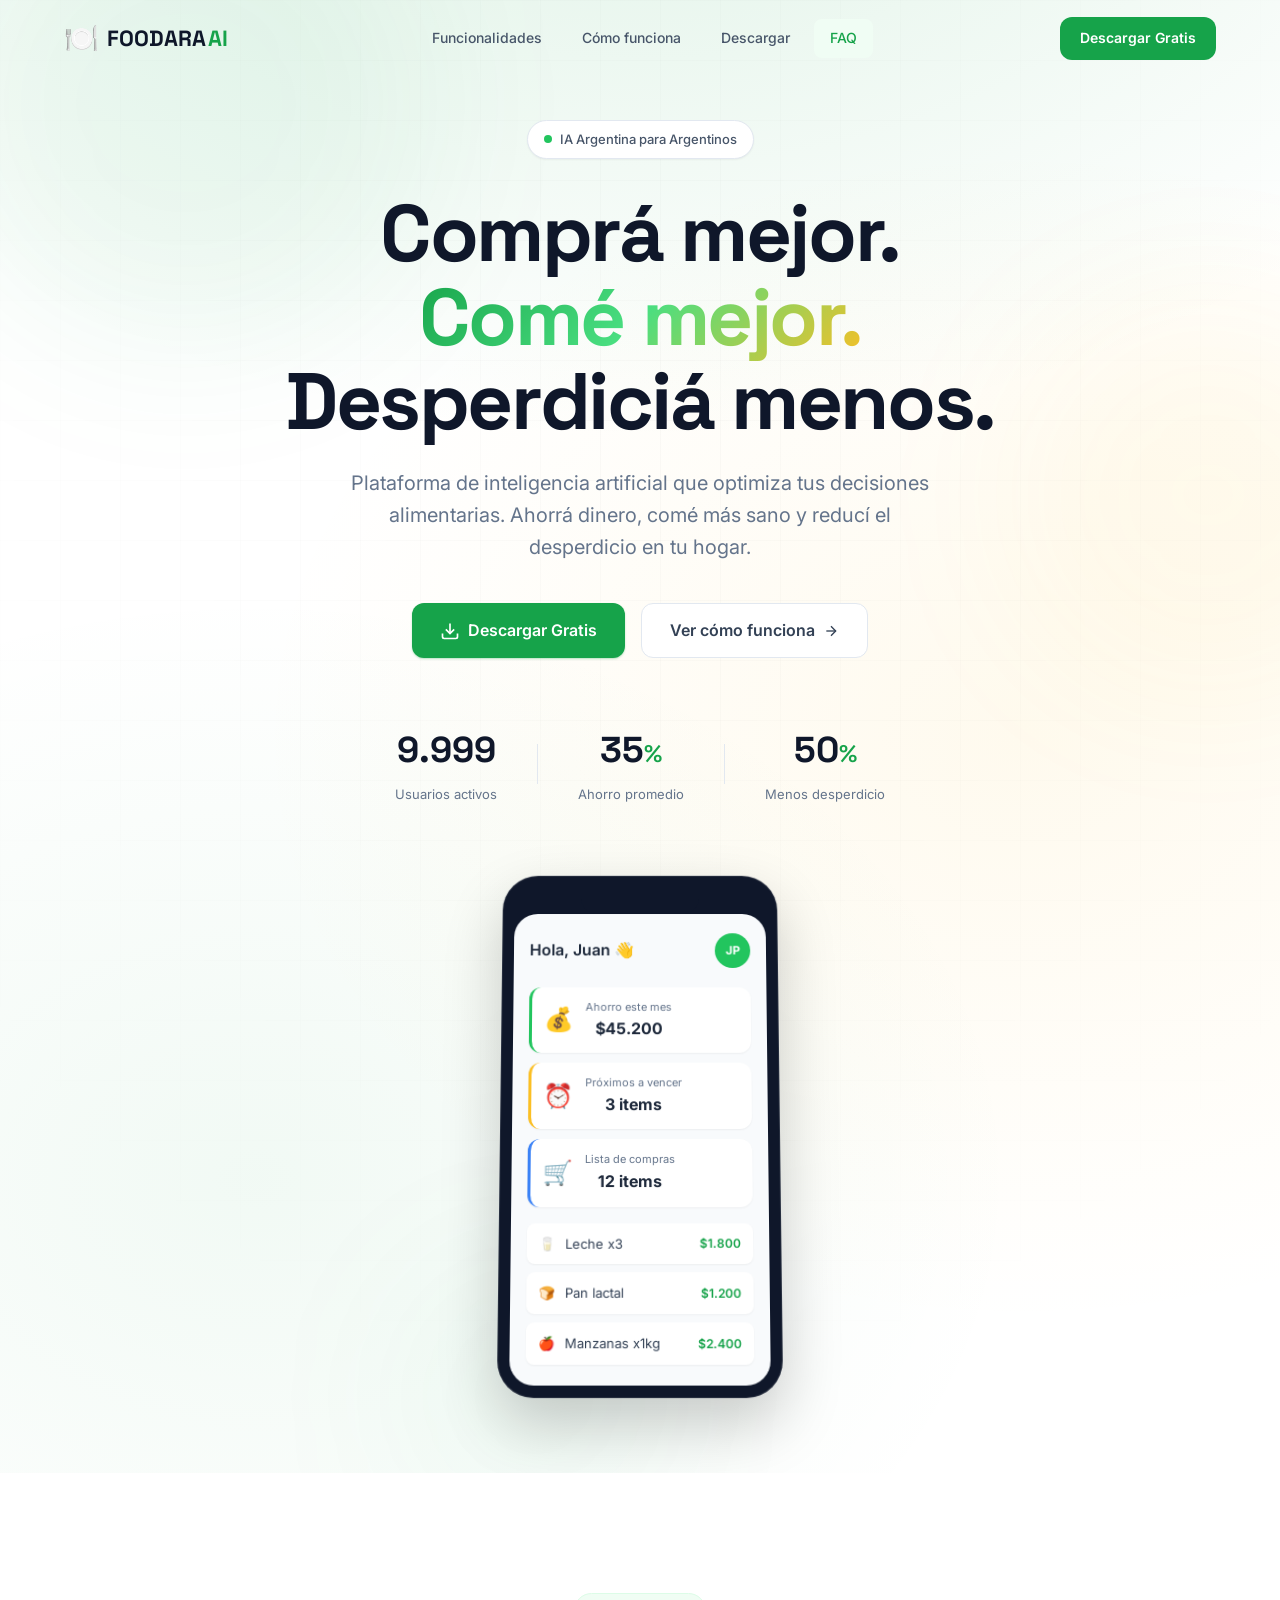
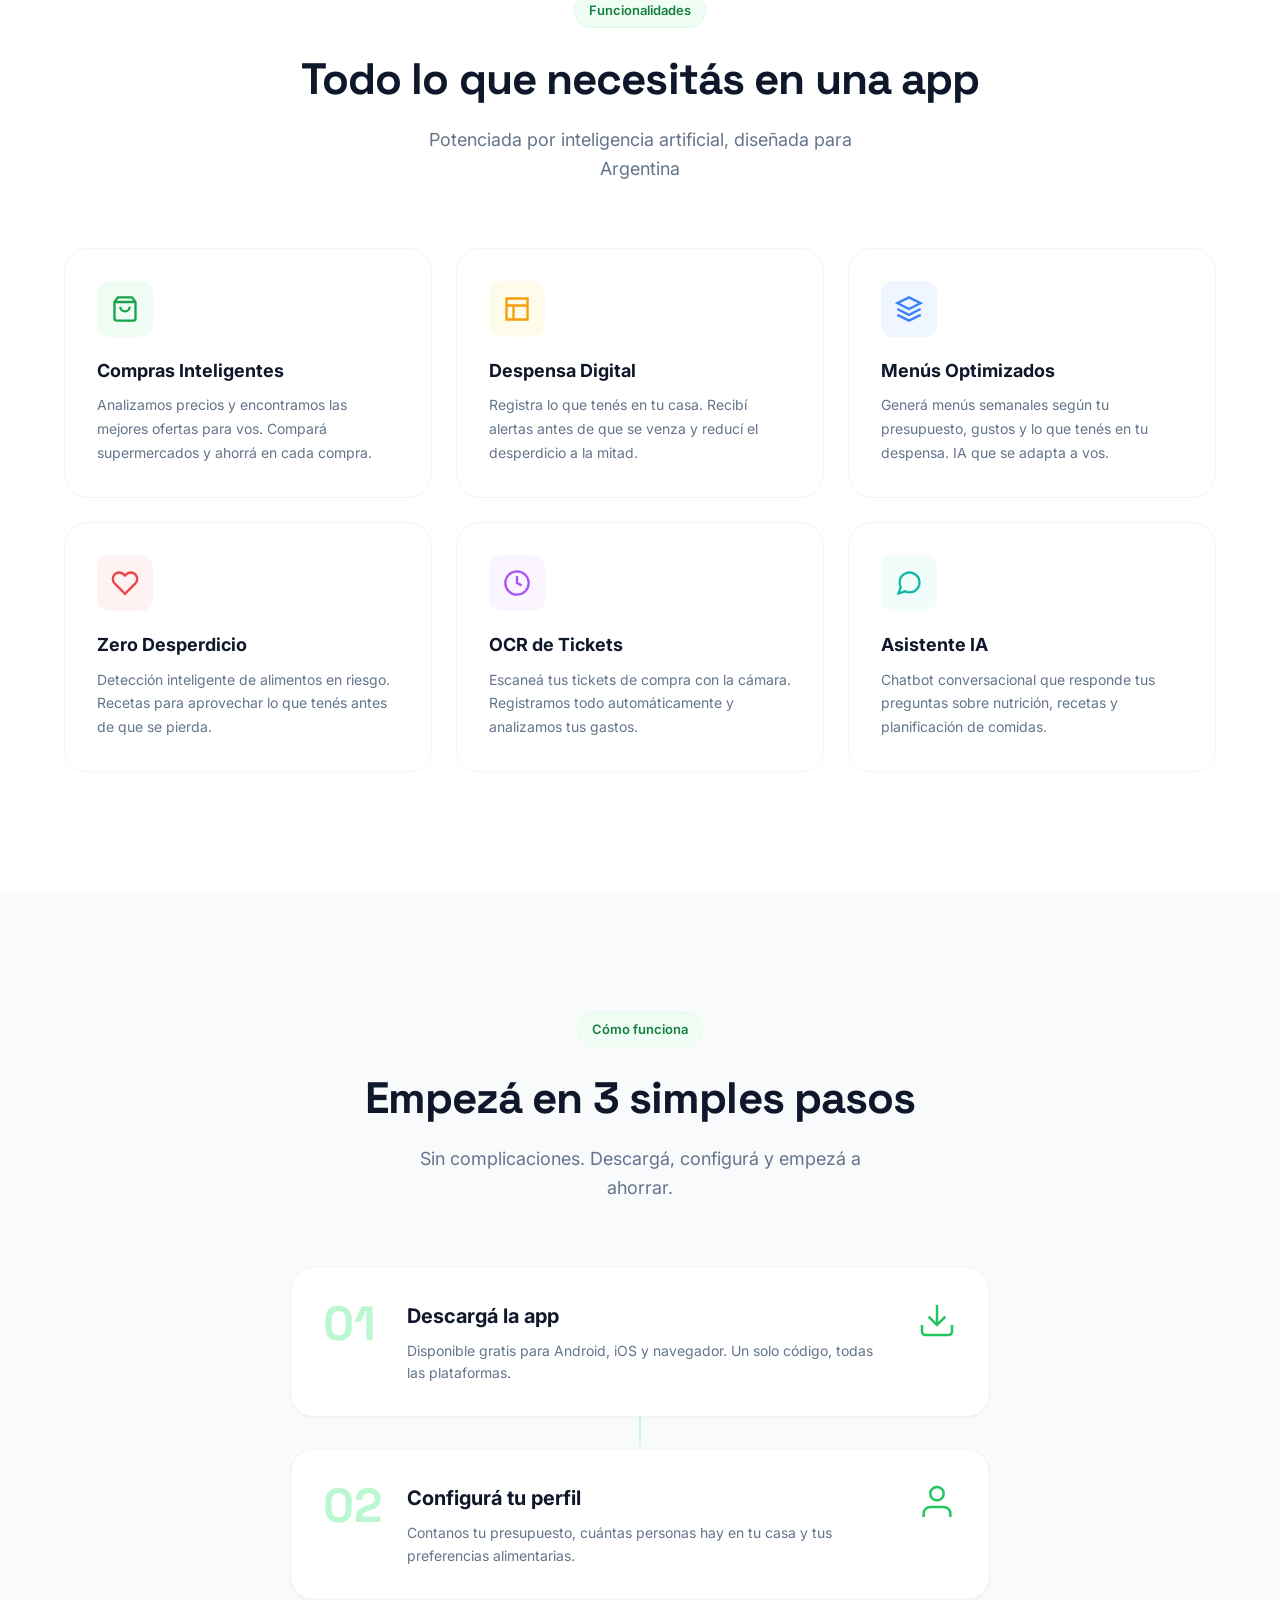
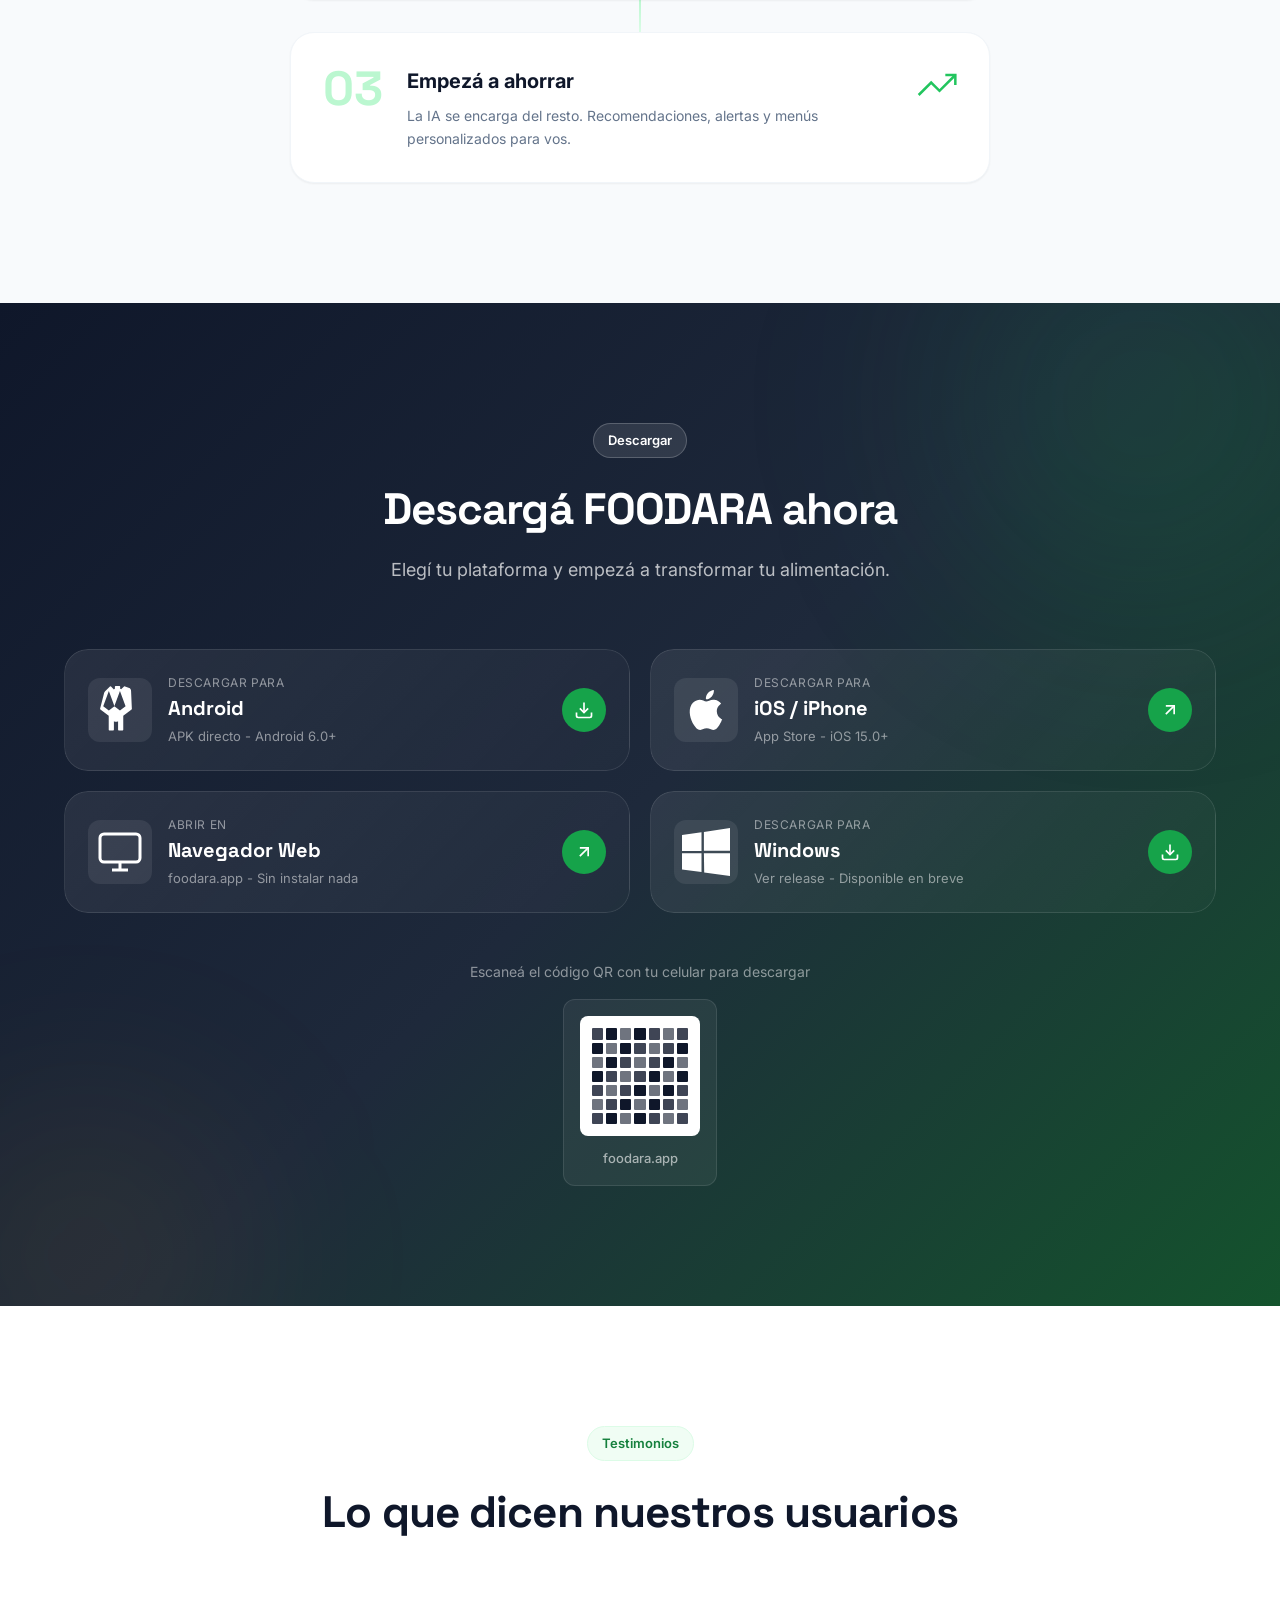
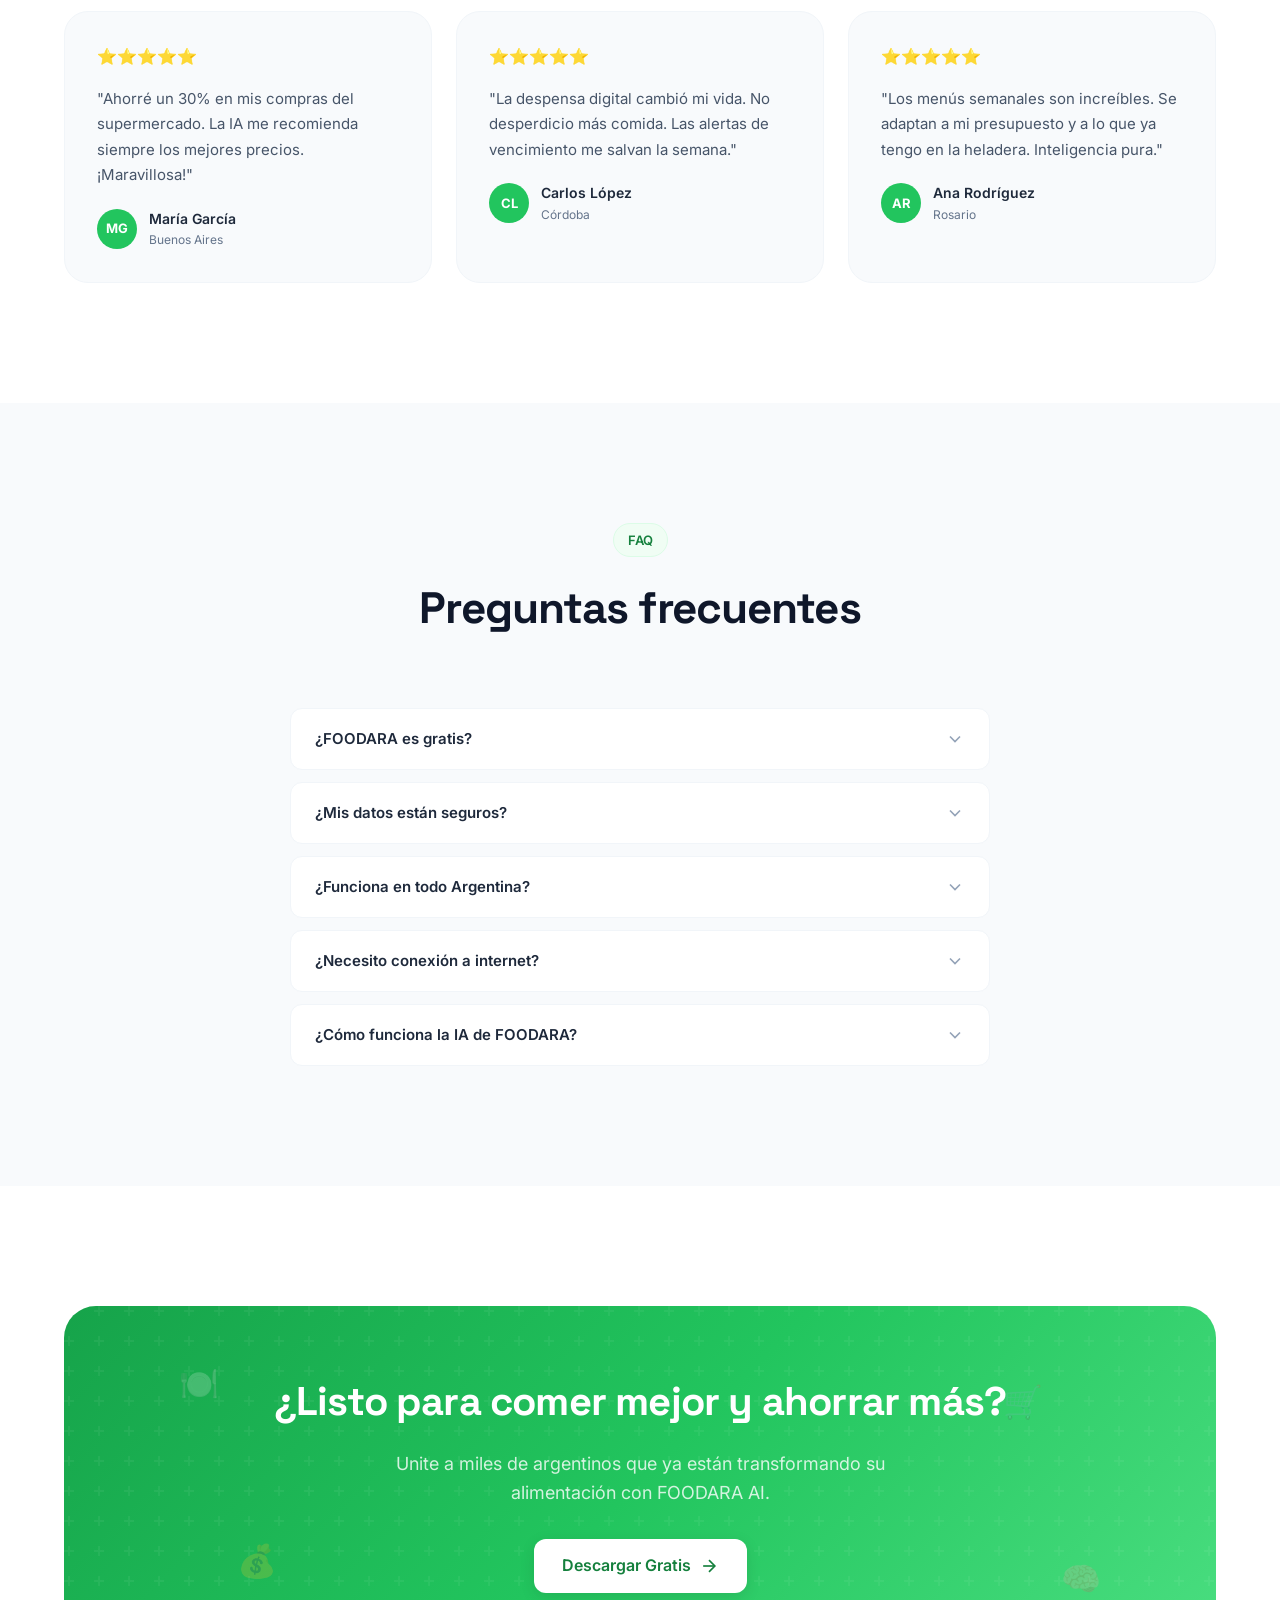
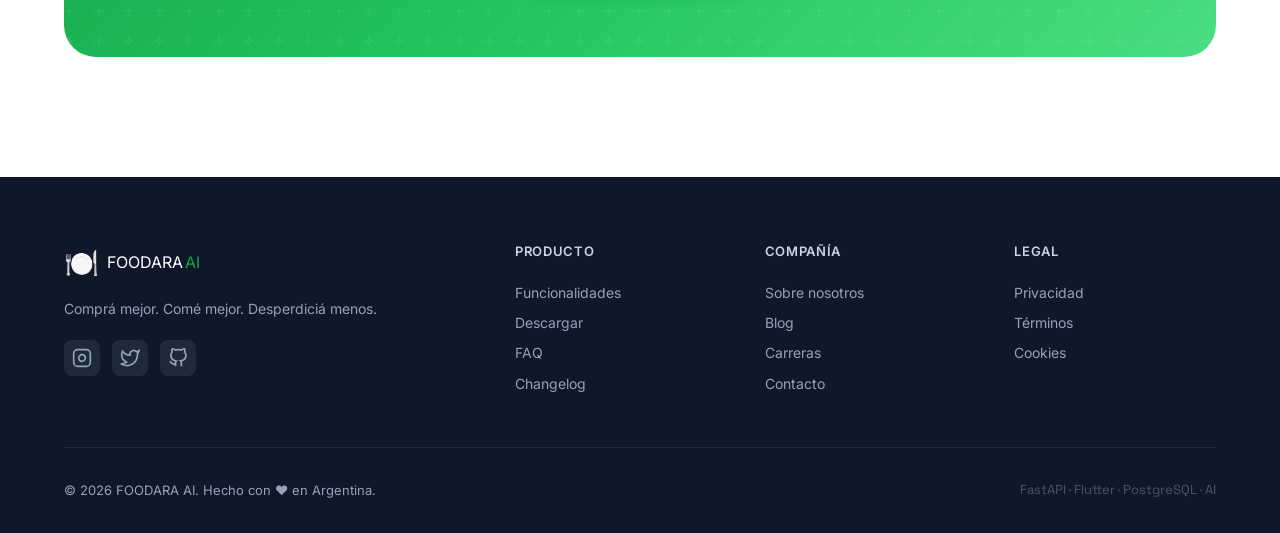
==== commit c9fd20e5: "feat: update download links to FOODARA v1.0.1 signed build" ====
--- a/website/index.html
+++ b/website/index.html
@@ -264,7 +264,7 @@
             </div>
             <div class="download-grid" data-animate="fade-up" data-delay="200">
                 <!-- Android -->
-                <a href="https://github.com/campisimaxi98-lgtm/foodara-ai/releases/download/v1.0.0/app-release.apk" class="download-card" target="_blank" rel="noopener">
+                <a href="https://github.com/campisimaxi98-lgtm/foodara-ai/releases/download/v1.0.1/foodara-android-v1.0.1.apk" class="download-card" target="_blank" rel="noopener">
                     <div class="download-card-glow"></div>
                     <div class="download-card-content">
                         <div class="download-platform-icon">
@@ -326,7 +326,7 @@
                 </a>
 
                 <!-- Windows -->
-                <a href="https://github.com/campisimaxi98-lgtm/foodara-ai/releases/download/v1.0.0/app-release.apk" class="download-card" target="_blank" rel="noopener">
+                <a href="https://github.com/campisimaxi98-lgtm/foodara-ai/releases/tag/v1.0.1" class="download-card" target="_blank" rel="noopener">
                     <div class="download-card-glow"></div>
                     <div class="download-card-content">
                         <div class="download-platform-icon">
@@ -337,7 +337,7 @@
                         <div class="download-card-info">
                             <span class="download-label">Descargar para</span>
                             <span class="download-platform">Windows</span>
-                            <span class="download-desc">Windows 10+ - App de escritorio</span>
+                            <span class="download-desc">Ver release - Disponible en breve</span>
                         </div>
                         <div class="download-btn">
                             <svg width="20" height="20" viewBox="0 0 24 24" fill="none" stroke="currentColor" stroke-width="2"><path d="M21 15v4a2 2 0 01-2 2H5a2 2 0 01-2-2v-4"/><polyline points="7 10 12 15 17 10"/><line x1="12" y1="15" x2="12" y2="3"/></svg>
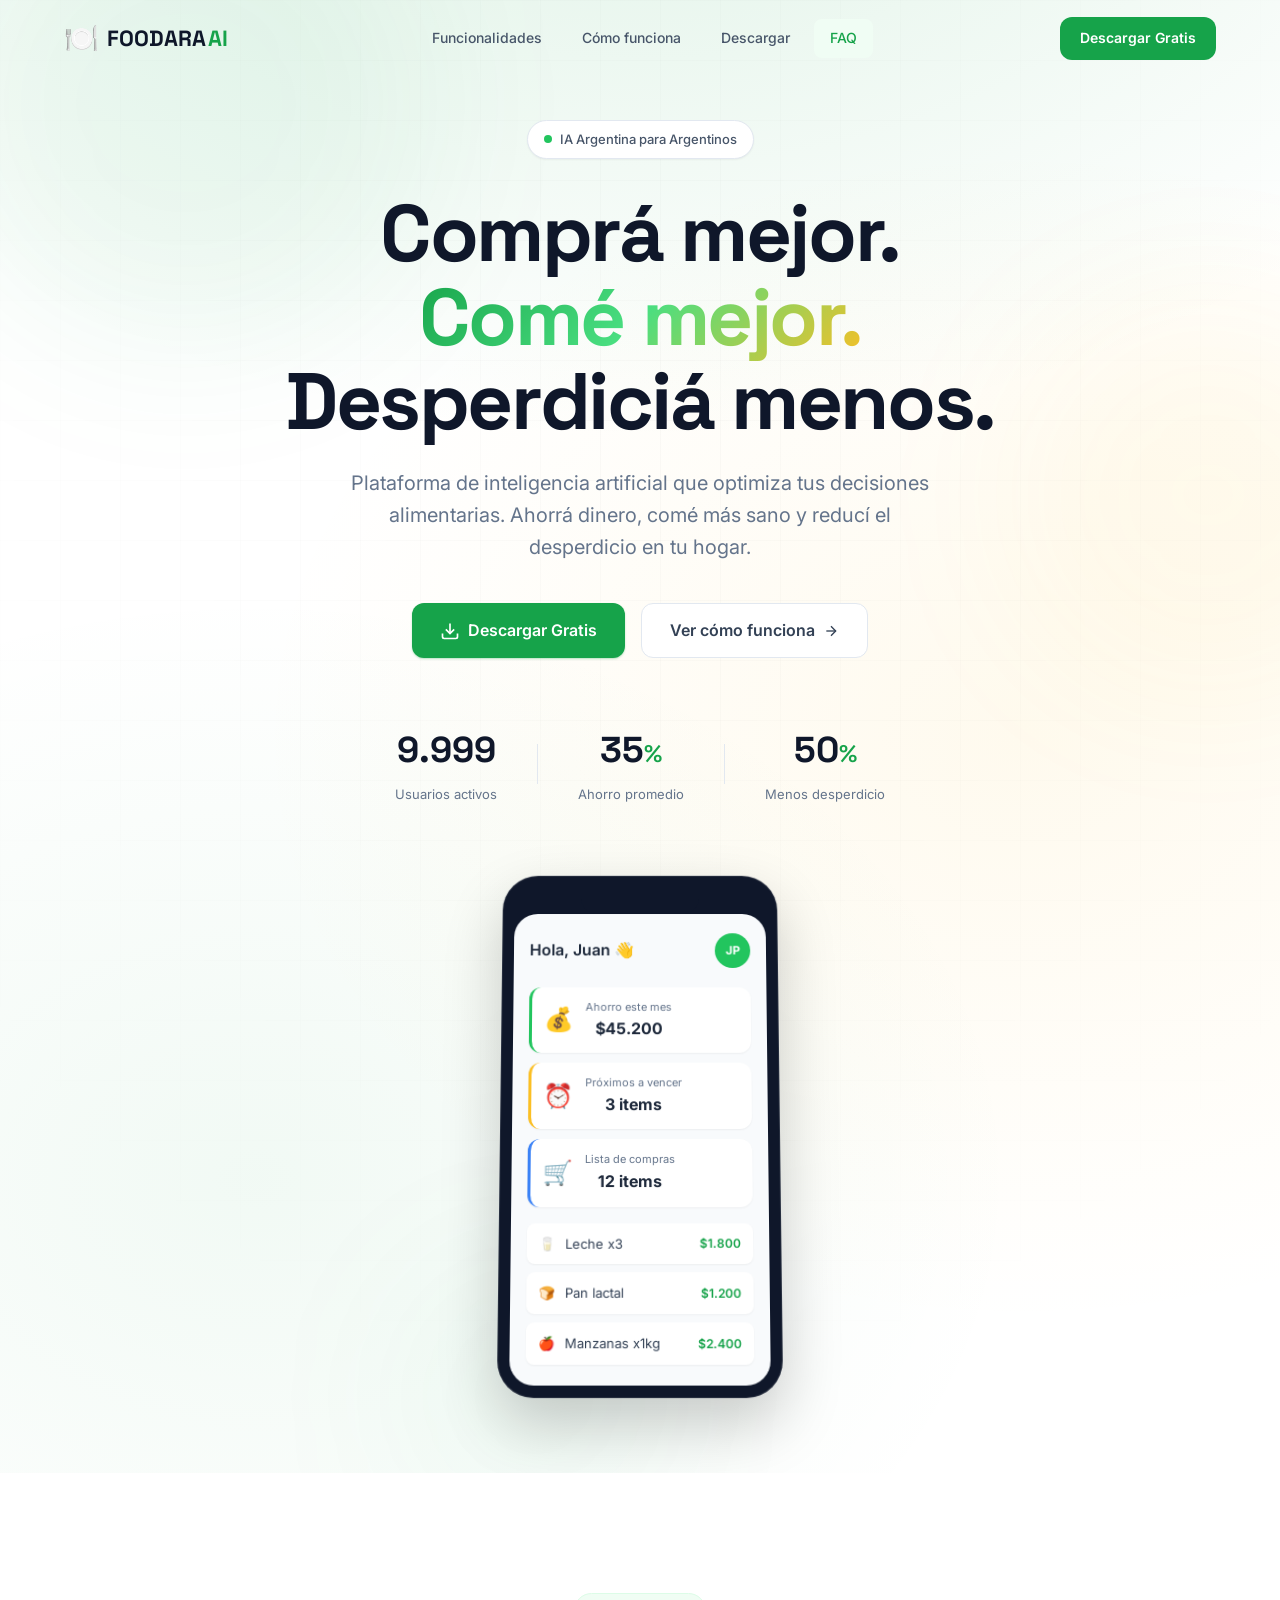
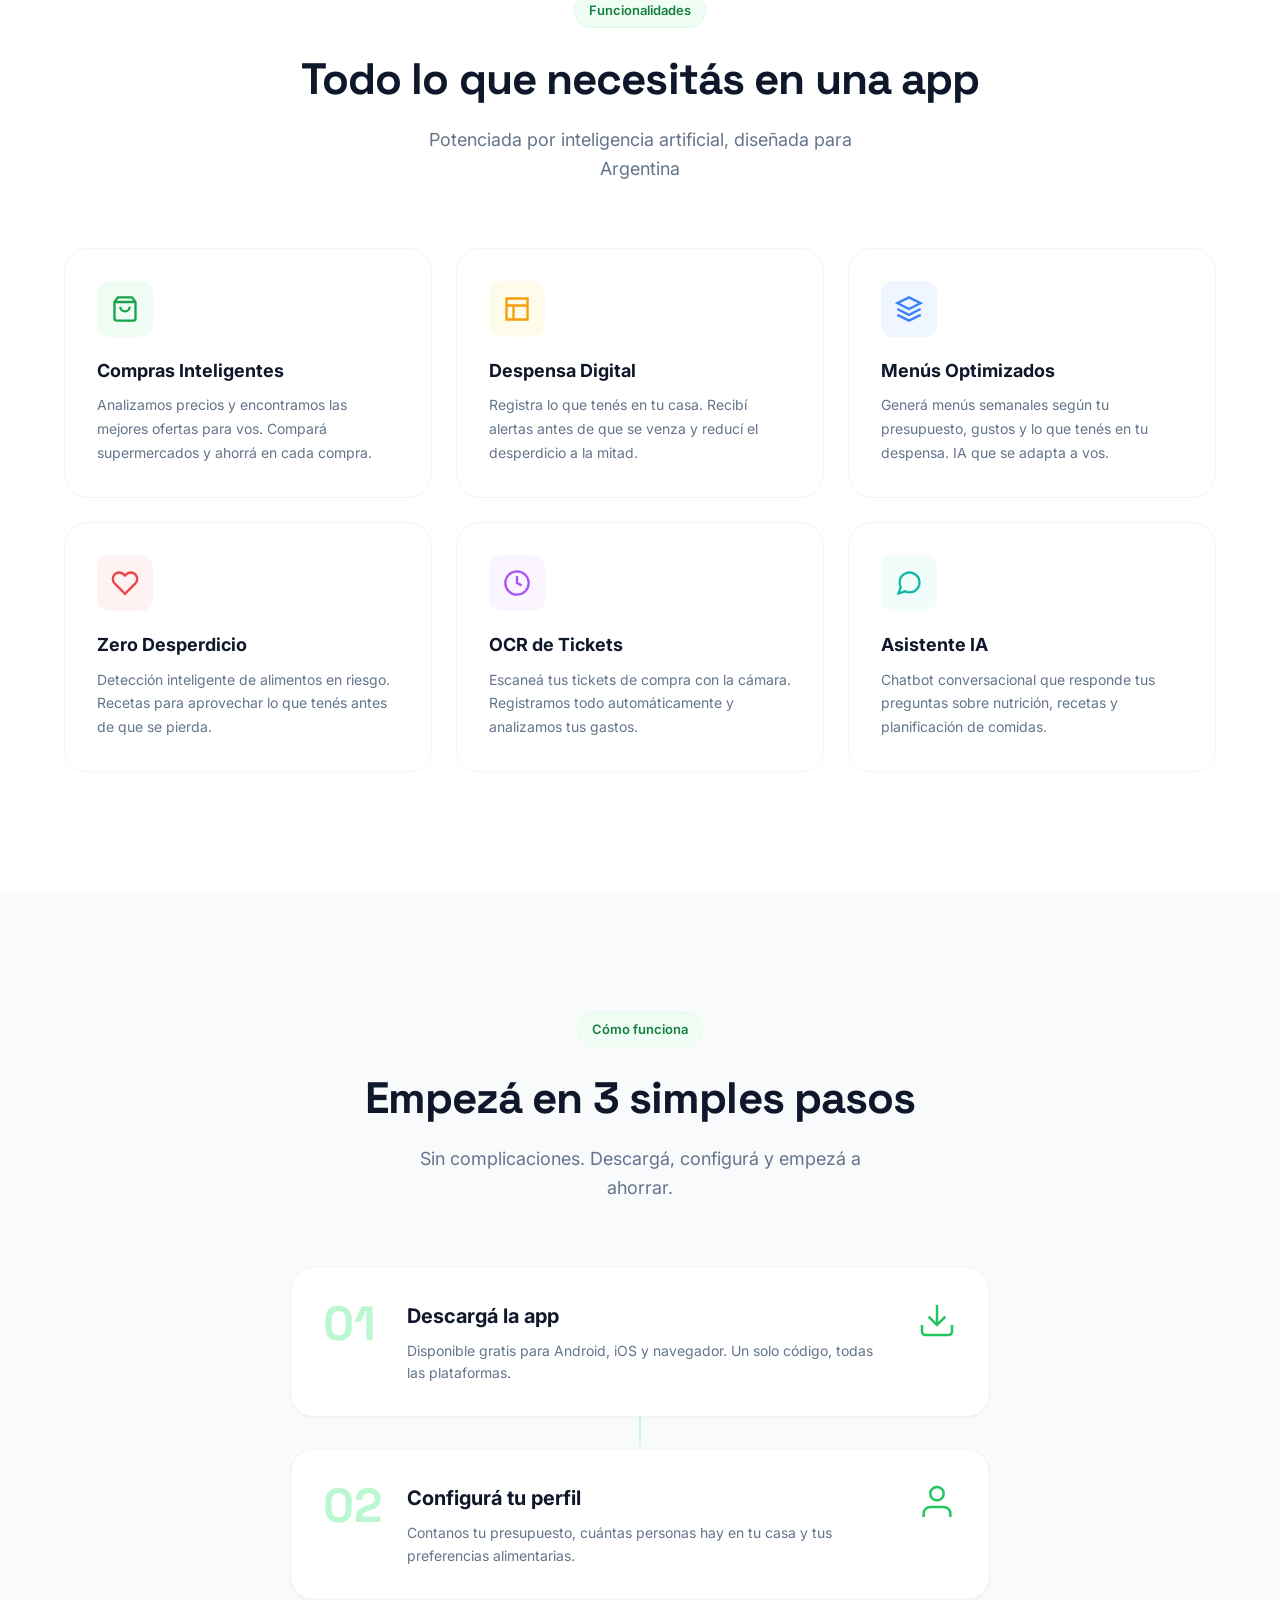
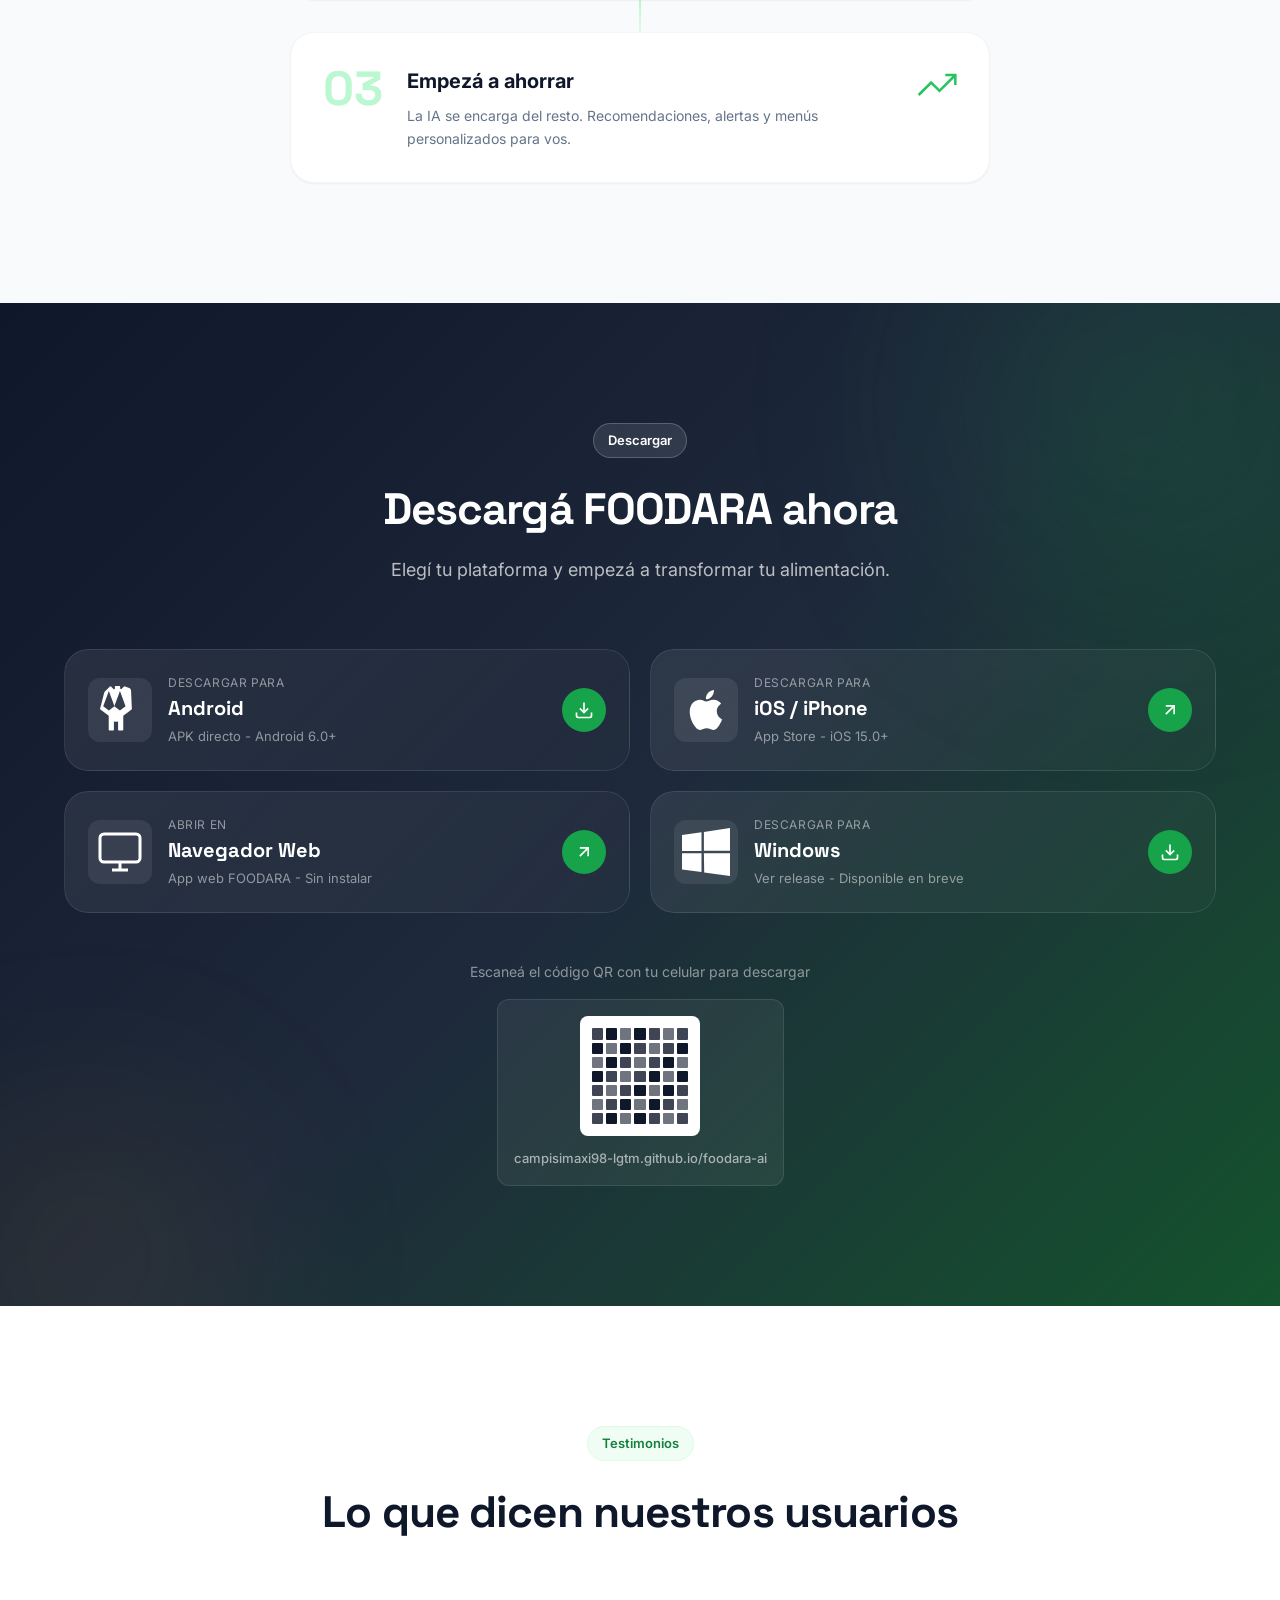
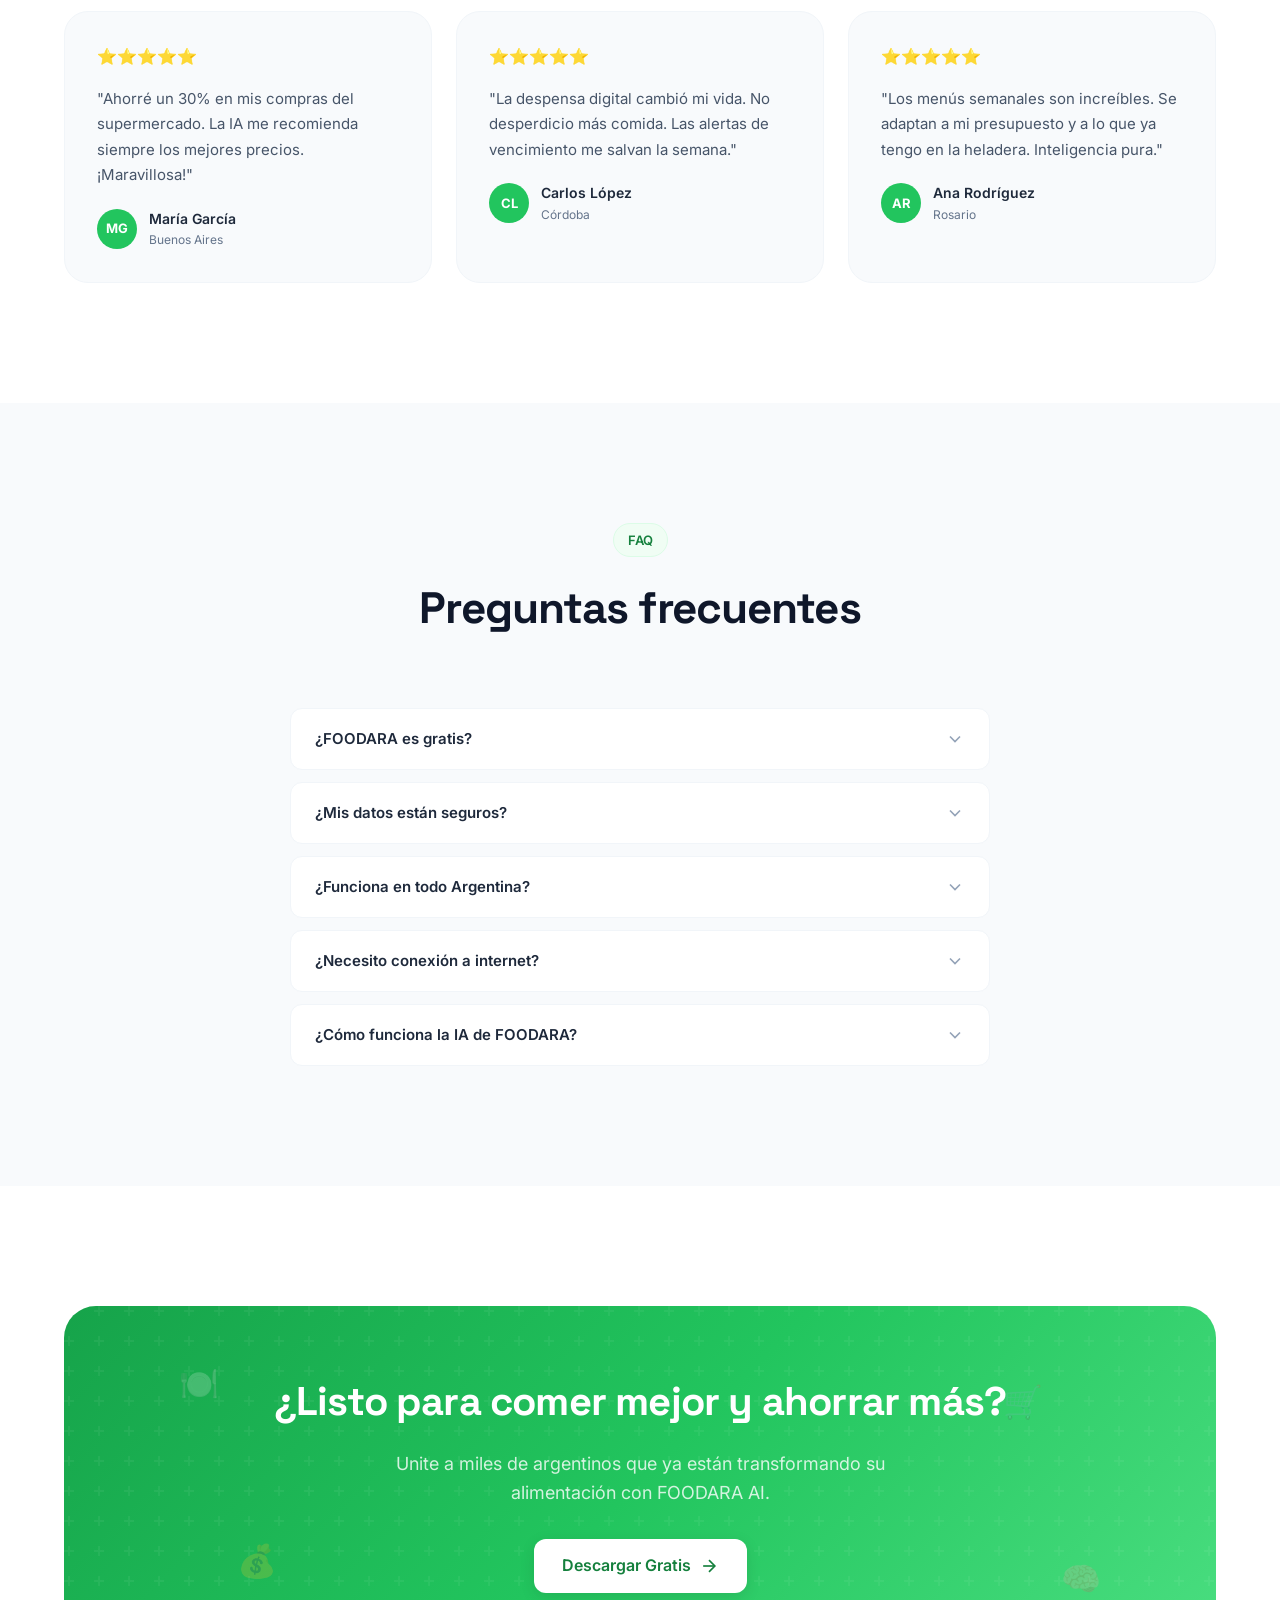
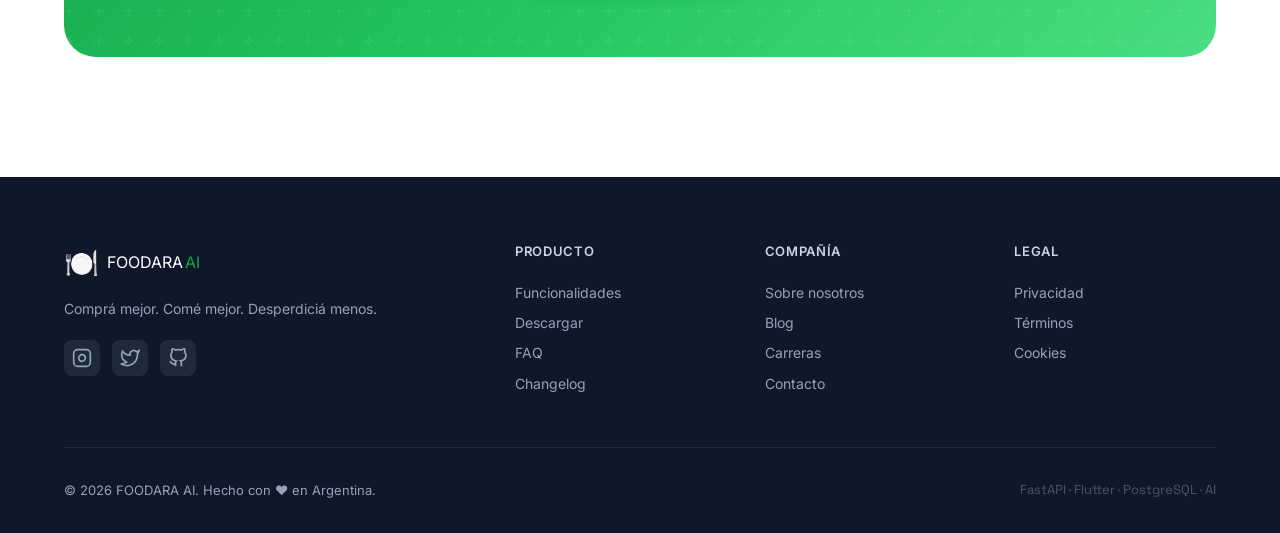
==== commit 831800cb: "feat: update landing page with live web URL and release links" ====
--- a/website/index.html
+++ b/website/index.html
@@ -304,7 +304,7 @@
                 </a>
 
                 <!-- Web -->
-                <a href="https://foodara.app" class="download-card" target="_blank" rel="noopener">
+                <a href="https://campisimaxi98-lgtm.github.io/foodara-ai/" class="download-card" target="_blank" rel="noopener">
                     <div class="download-card-glow"></div>
                     <div class="download-card-content">
                         <div class="download-platform-icon">
@@ -317,7 +317,7 @@
                         <div class="download-card-info">
                             <span class="download-label">Abrir en</span>
                             <span class="download-platform">Navegador Web</span>
-                            <span class="download-desc">foodara.app - Sin instalar nada</span>
+                            <span class="download-desc">App web FOODARA - Sin instalar</span>
                         </div>
                         <div class="download-btn">
                             <svg width="20" height="20" viewBox="0 0 24 24" fill="none" stroke="currentColor" stroke-width="2"><line x1="7" y1="17" x2="17" y2="7"/><polyline points="7 7 17 7 17 17"/></svg>
@@ -361,7 +361,7 @@
                             <span></span><span></span><span></span><span></span><span></span><span></span><span></span>
                         </div>
                     </div>
-                    <span class="qr-label">foodara.app</span>
+                    <span class="qr-label">campisimaxi98-lgtm.github.io/foodara-ai</span>
                 </div>
             </div>
         </div>
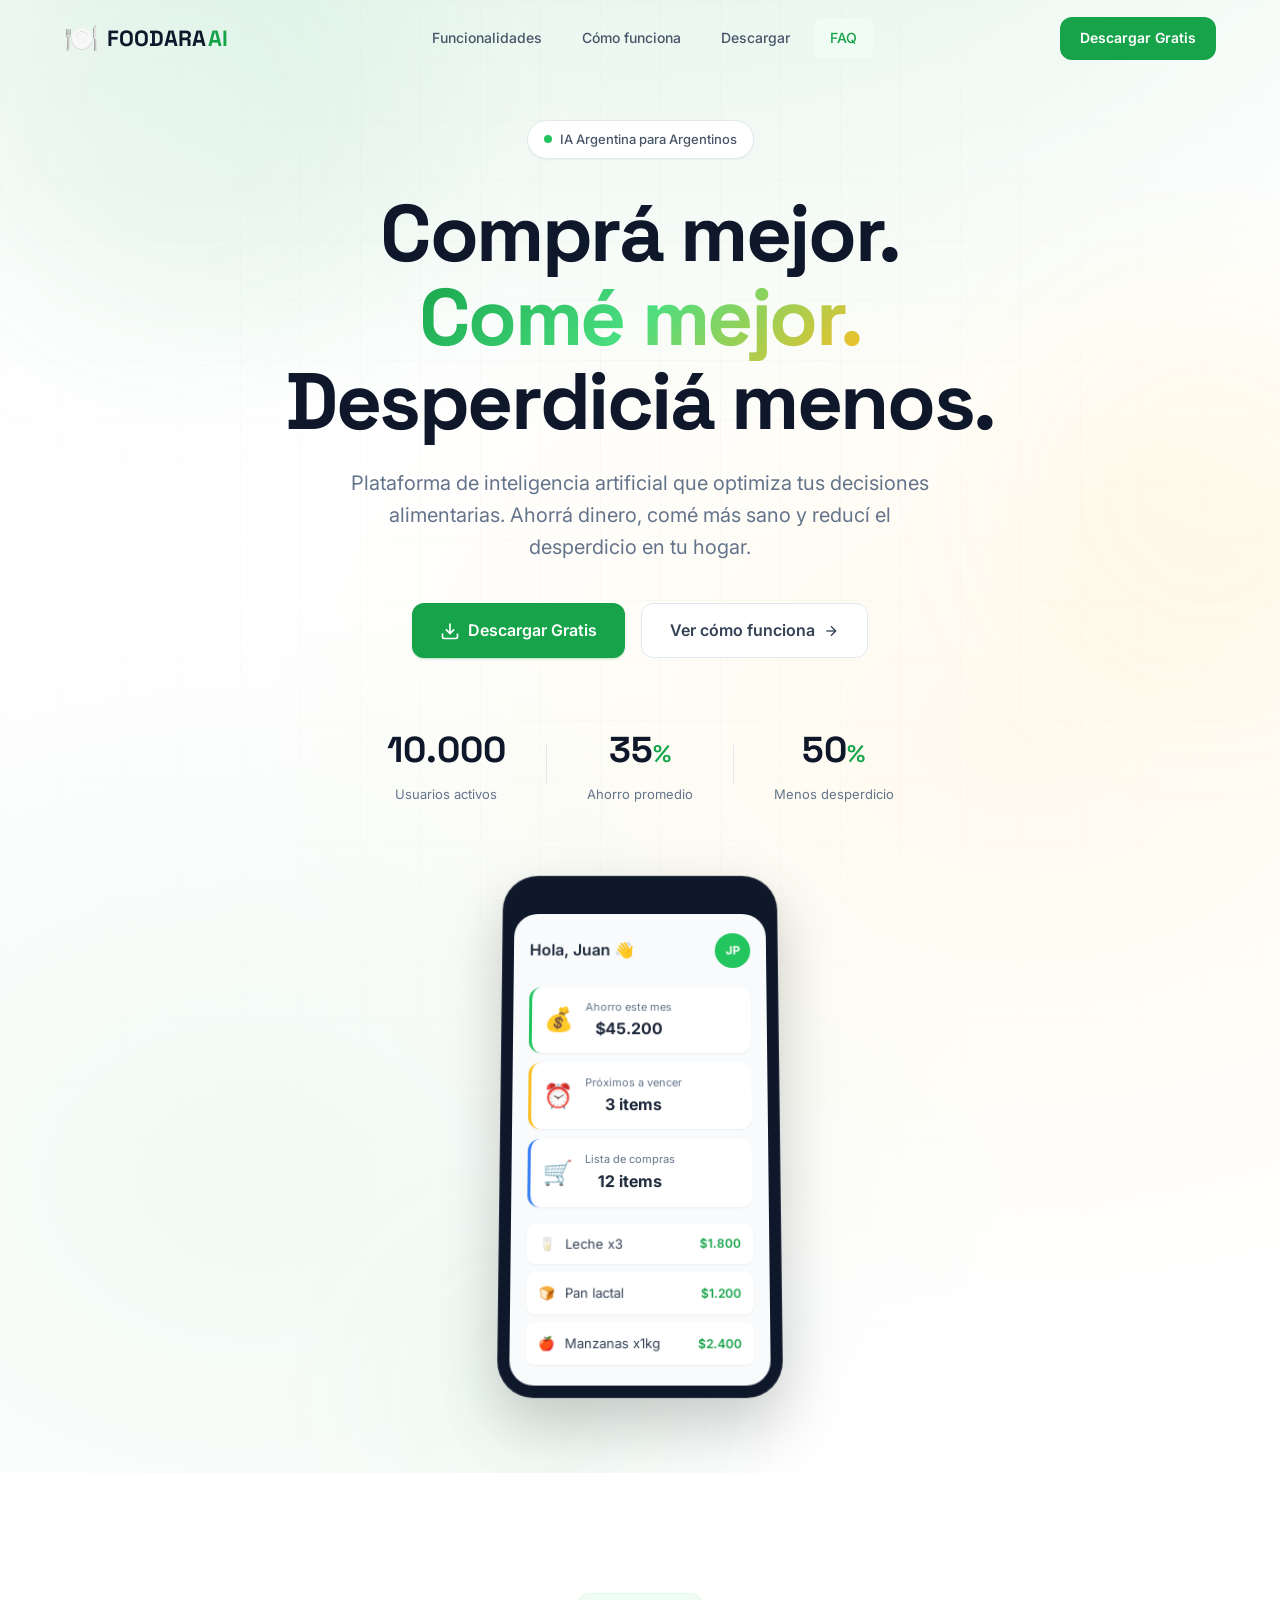
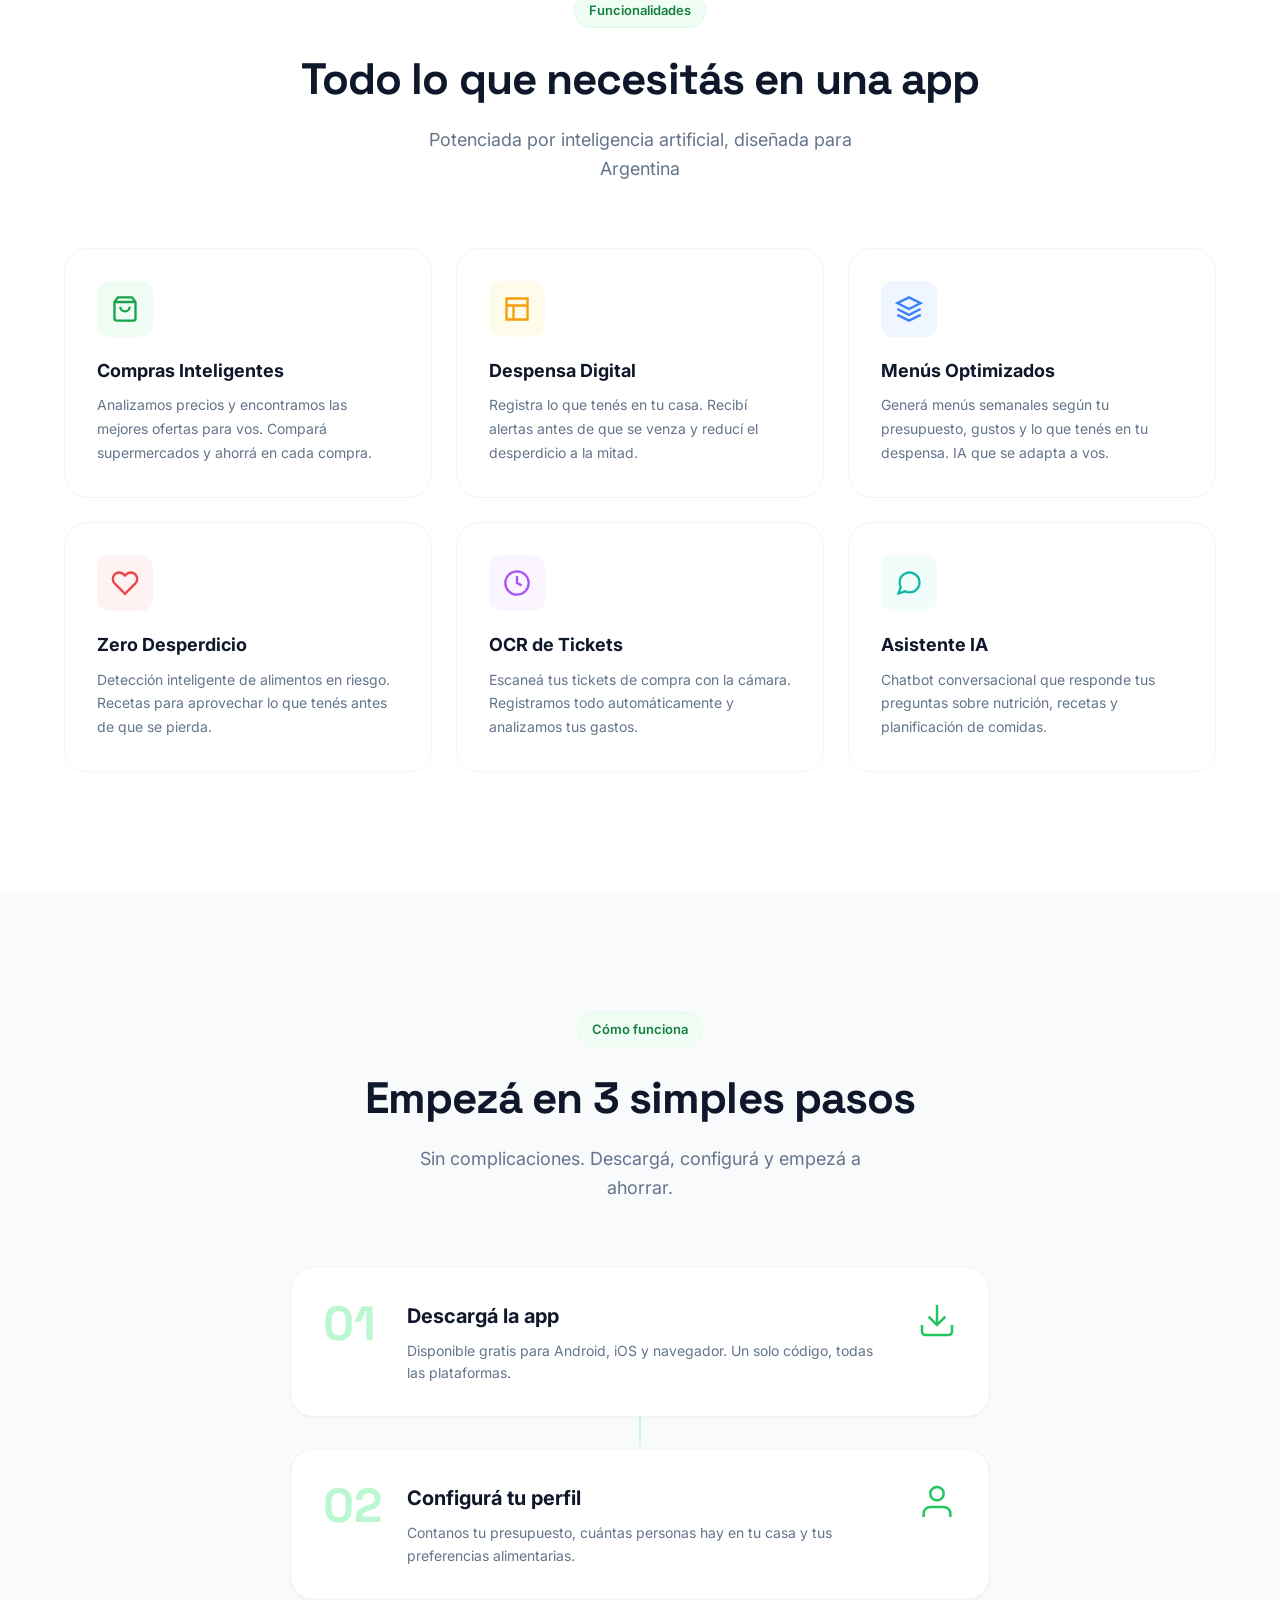
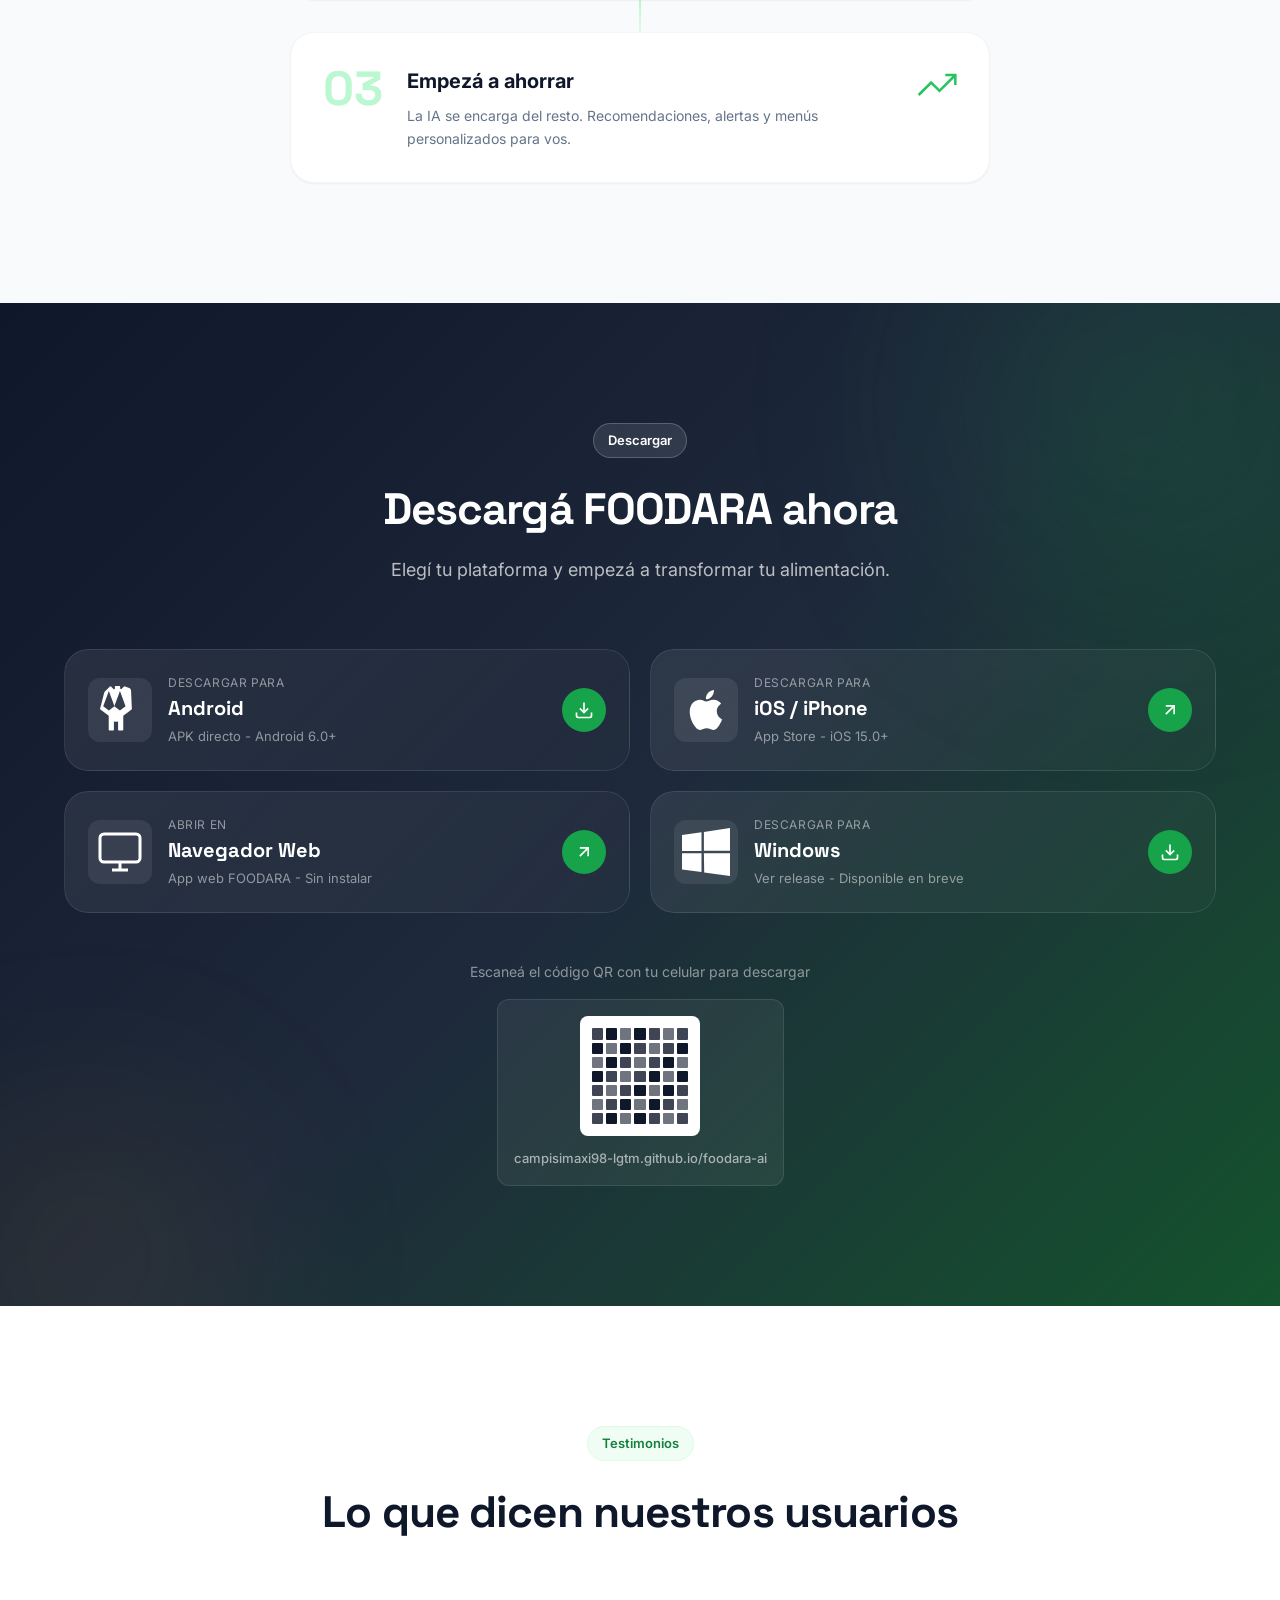
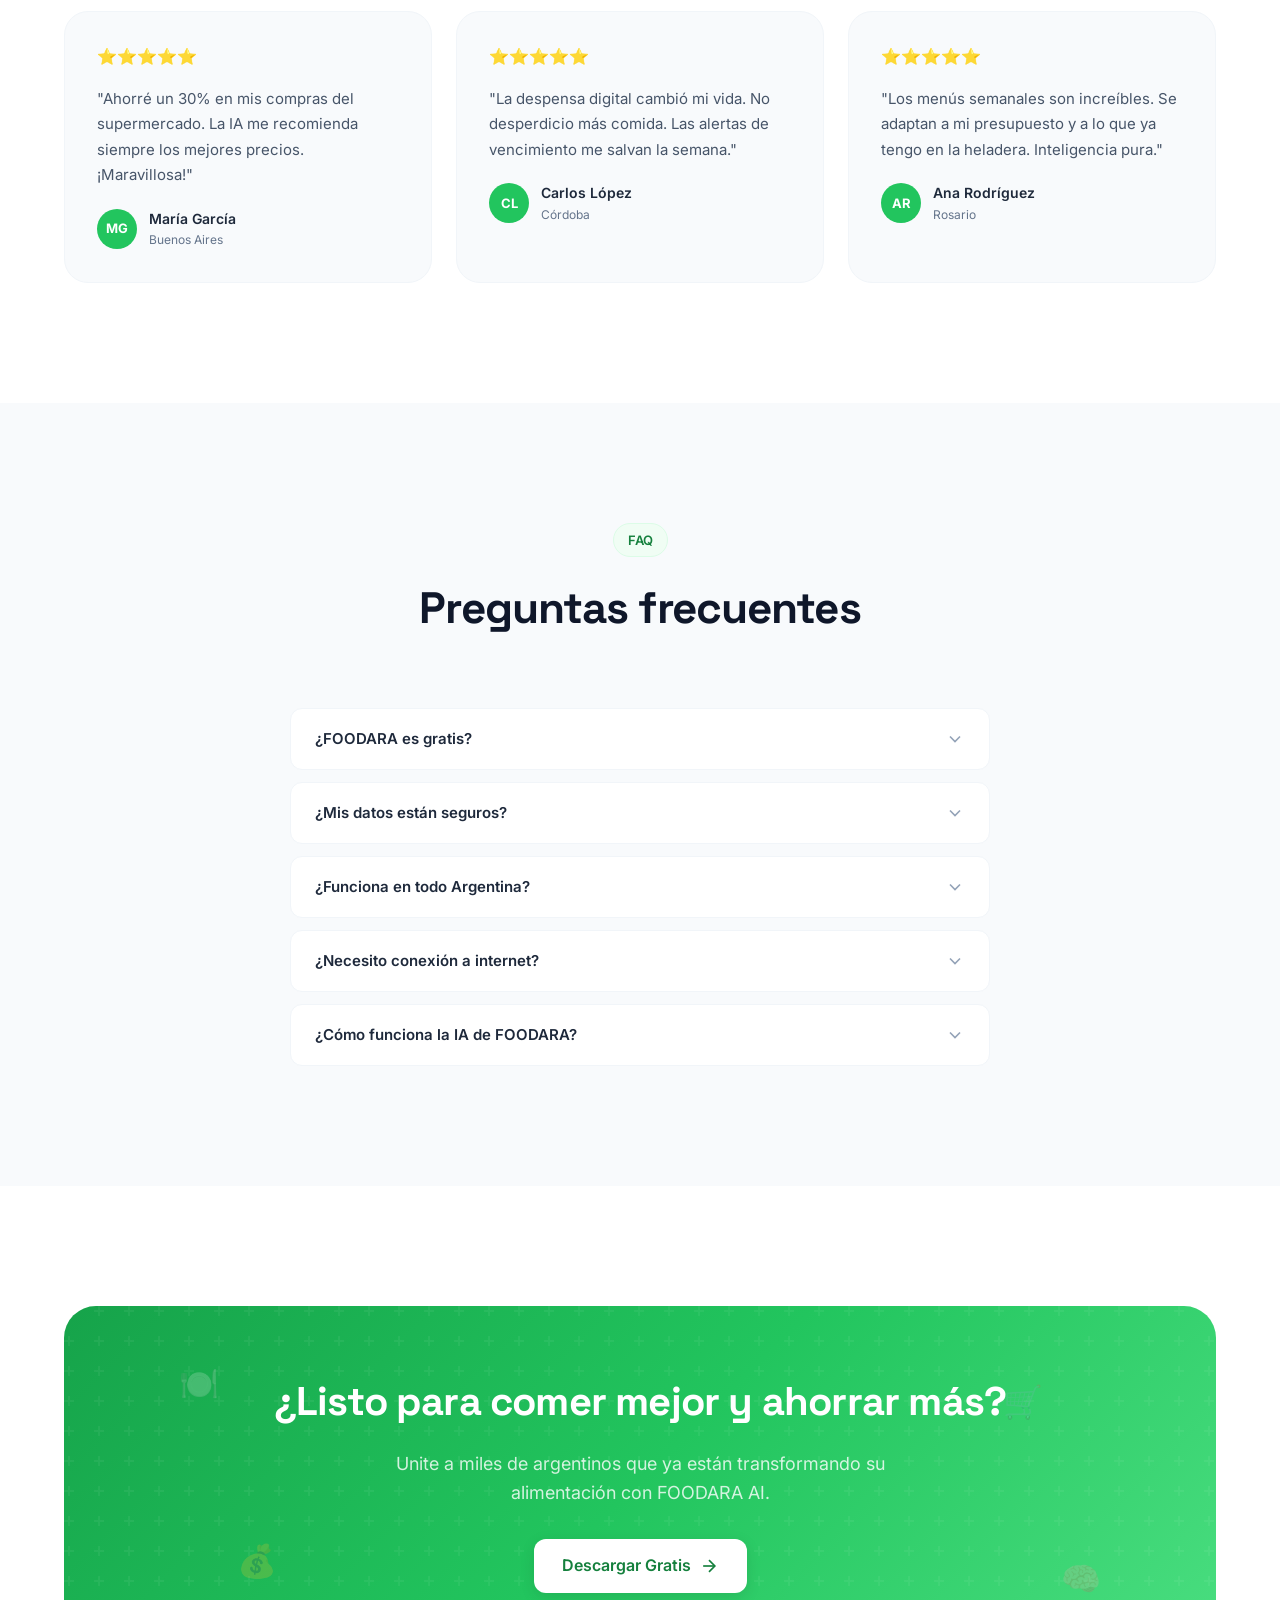
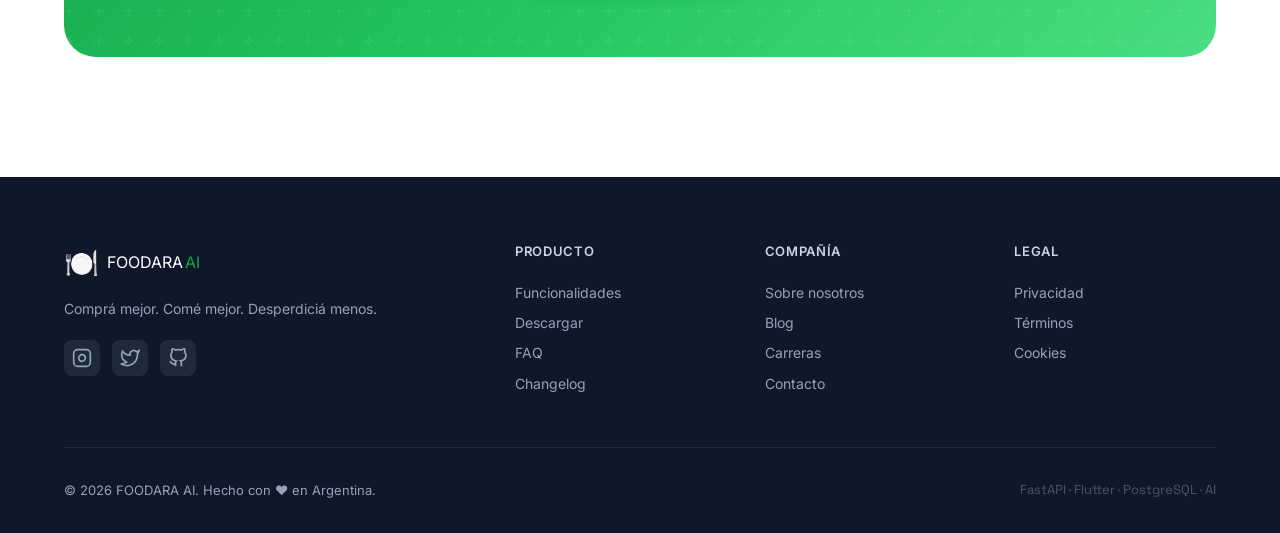
==== commit 48b1c7e7: "ci: restructure Pages - landing at root, app in /app/" ====
--- a/website/index.html
+++ b/website/index.html
@@ -304,7 +304,7 @@
                 </a>
 
                 <!-- Web -->
-                <a href="https://campisimaxi98-lgtm.github.io/foodara-ai/" class="download-card" target="_blank" rel="noopener">
+                <a href="https://campisimaxi98-lgtm.github.io/foodara-ai/app/" class="download-card" target="_blank" rel="noopener">
                     <div class="download-card-glow"></div>
                     <div class="download-card-content">
                         <div class="download-platform-icon">
